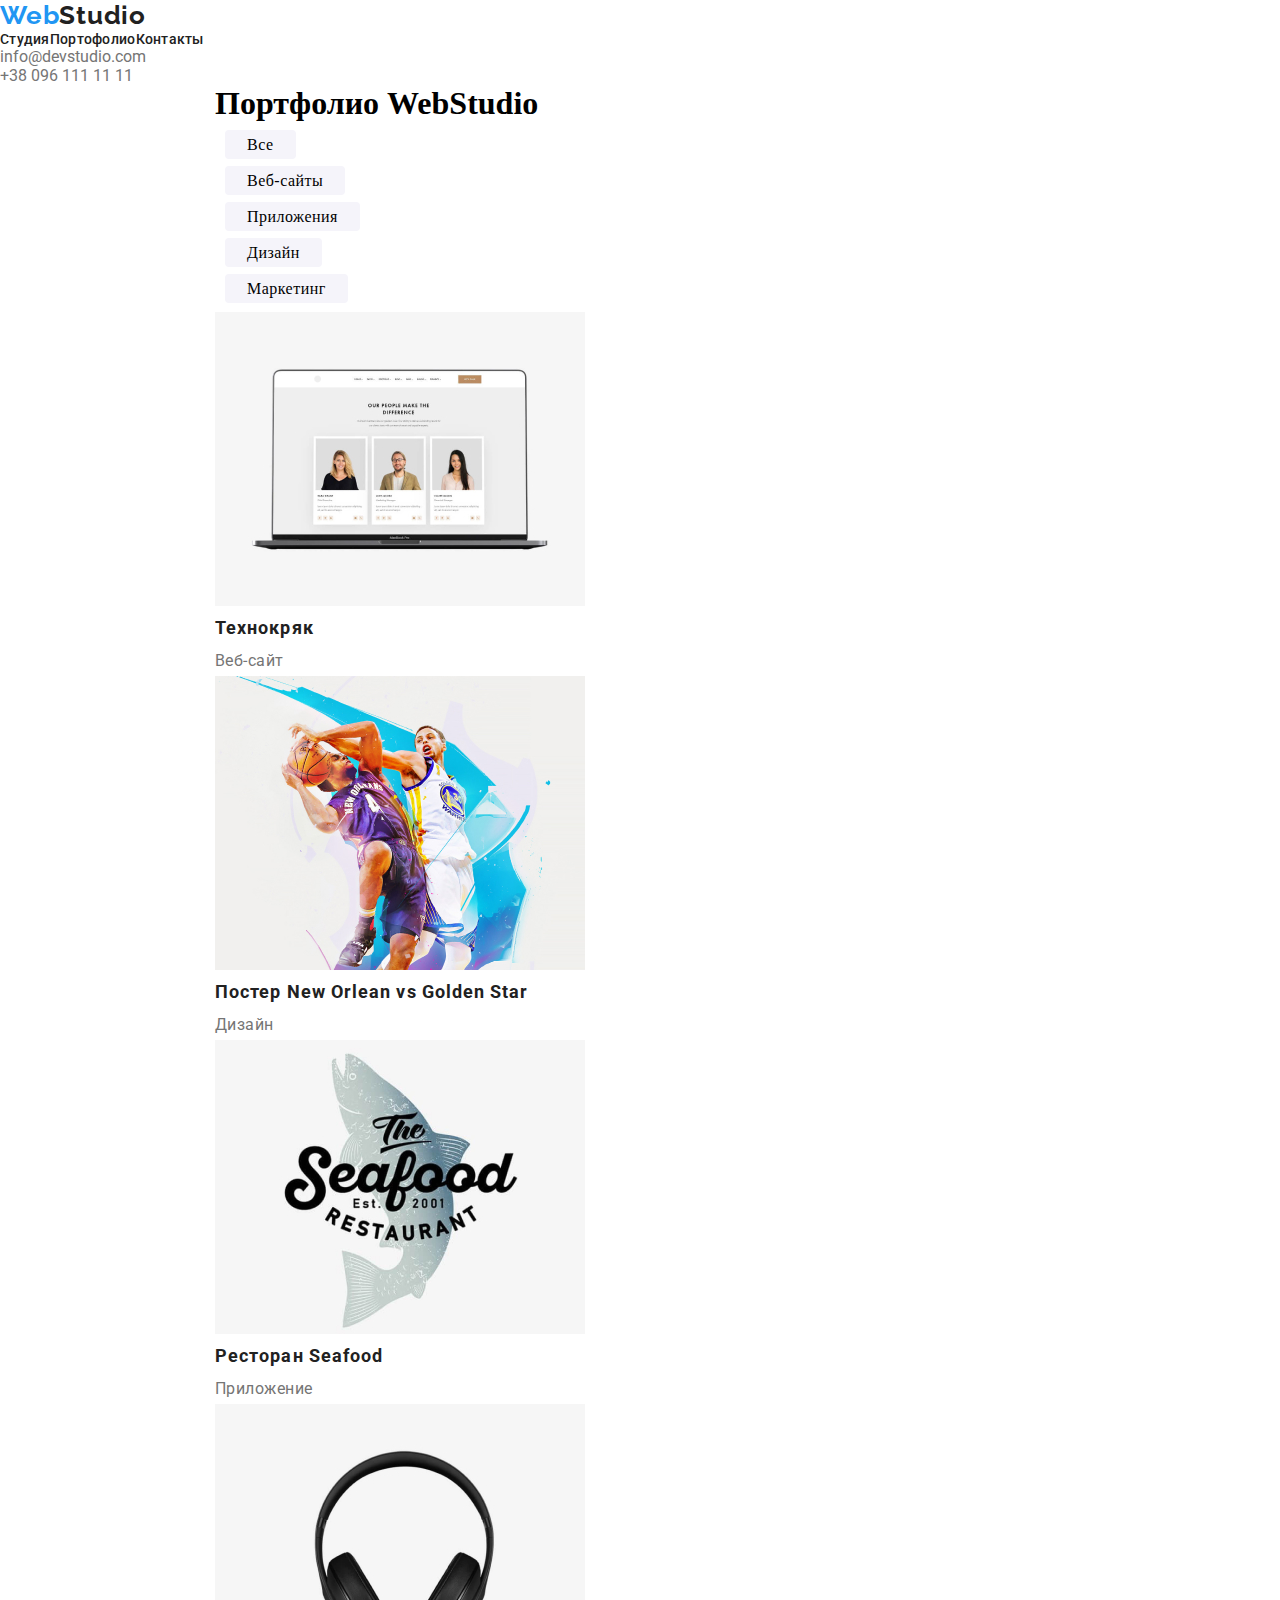
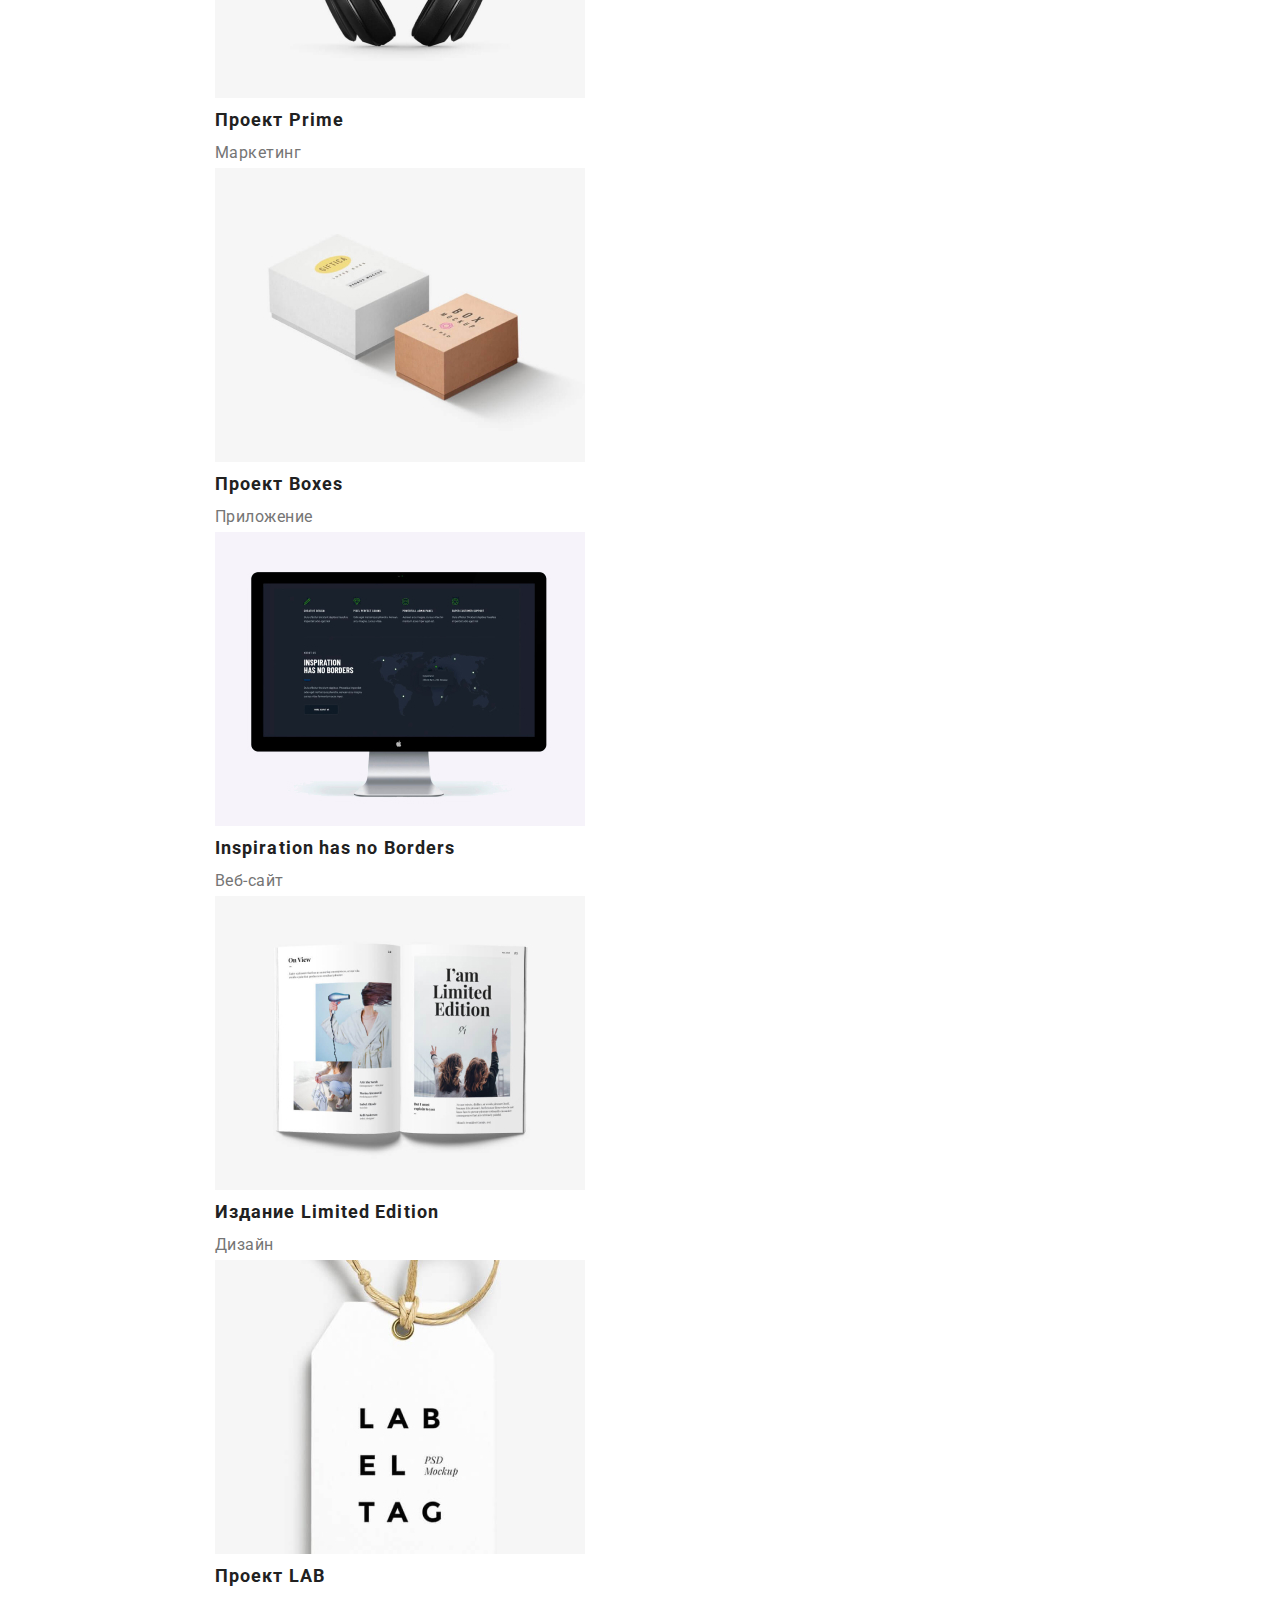
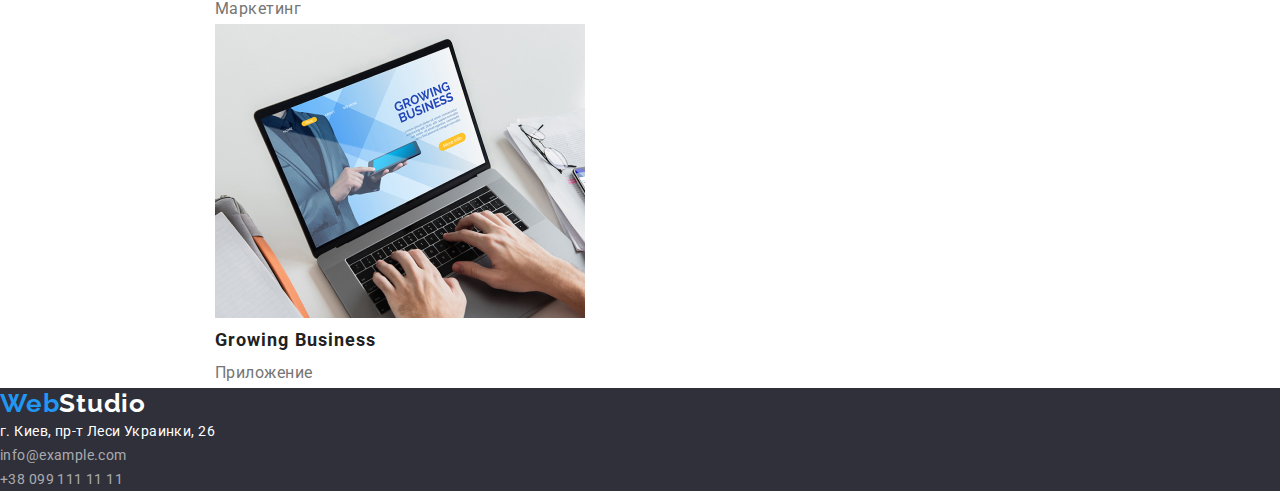
==== portfolio.html @ fd0b08d2 "home work" ====
<!DOCTYPE html>
<html lang="ru">
  <head>
    <meta charset="UTF-8" />
    <meta name="viewport" content="width=device-width, initial-scale=1.0" />
    <title>Портфолио</title>
    <link
      href="https://fonts.googleapis.com/css2?family=Raleway:wght@700&family=Roboto:wght@500;900&display=swap"
      rel="stylesheet"
    />
    <link rel="stylesheet" href="./css/styles.css" />
  </head>
  <body>
    <!-- шапка -->
    <header>
      <nav>
        <a href="./index.html" lang="en" class="logo"
          ><span class="logo-decor">Web</span>Studio</a
        >
        <ul class="nav-list">
          <li><a class="nav-link" href="./index.html">Студия</a></li>
          <li><a class="nav-link" href="./portfolio.html">Портофолио</a></li>
          <li><a class="nav-link" href="#">Контакты</a></li>
        </ul>
      </nav>
      <ul class="contacts">
        <li>
          <a class="contact" href="mailto:info@devstudio.com"
            >info@devstudio.com</a
          >
        </li>
        <li>
          <a class="contact" href="tel:+380961111111">+38 096 111 11 11</a>
        </li>
      </ul>
    </header>

    <main>
      <!-- портфолио -->
      <section class="portfolio">
        <h1>Портфолио WebStudio</h1>

        <ul class="portfolio__list">
          <li class="portfolio__list-item">
            <a class="portfolio__filter-link">Все</a>
          </li>
          <li class="portfolio__list-item">
            <a class="portfolio__filter-link">Веб-сайты</a>
          </li>
          <li class="portfolio__list-item">
            <a class="portfolio__filter-link">Приложения</a>
          </li>
          <li class="portfolio__list-item">
            <a class="portfolio__filter-link">Дизайн</a>
          </li>
          <li class="portfolio__list-item">
            <a class="portfolio__filter-link">Маркетинг</a>
          </li>
        </ul>

        <ul>
          <li>
            <img
              class="portfolio__img"
              src="./images/portfolio/technocryk.jpg"
              alt="ноутбук"
              width="370"
            />
            <h2 class="portfolio__title">Технокряк</h2>
            <p class="portfolio__title-subtext">Веб-сайт</p>
          </li>
          <li>
            <img
              class="portfolio__img"
              src="./images/portfolio/poster_n.o_vs_g.s.jpg"
              alt="игроки"
              width="370"
            />
            <h2 class="portfolio__title">Постер New Orlean vs Golden Star</h2>
            <p class="portfolio__title-subtext">Дизайн</p>
          </li>
          <li>
            <img
              class="portfolio__img"
              src="./images/portfolio/seafood.jpg"
              alt="лого ресторана"
              width="370"
            />
            <h2 class="portfolio__title">Ресторан Seafood</h2>
            <p class="portfolio__title-subtext">Приложение</p>
          </li>
          <li>
            <img
              class="portfolio__img"
              src="./images/portfolio/project_prime.jpg"
              alt="наушники"
              width="370"
            />
            <h2 class="portfolio__title">Проект Prime</h2>
            <p class="portfolio__title-subtext">Маркетинг</p>
          </li>
          <li>
            <img
              class="portfolio__img"
              src="./images/portfolio/project_boxer.jpg"
              alt="коробки"
              width="370"
            />
            <h2 class="portfolio__title">Проект Boxes</h2>
            <p class="portfolio__title-subtext">Приложение</p>
          </li>
          <li>
            <img
              class="portfolio__img"
              src="./images/portfolio/inspiration_has_no_borders.jpg"
              alt="монитор"
              width="370"
            />
            <h2 class="portfolio__title">Inspiration has no Borders</h2>
            <p class="portfolio__title-subtext">Веб-сайт</p>
          </li>
          <li>
            <img
              class="portfolio__img"
              src="./images/portfolio/edition_limited_edition.jpg"
              alt="книга"
              width="370"
            />
            <h2 class="portfolio__title">Издание Limited Edition</h2>
            <p class="portfolio__title-subtext">Дизайн</p>
          </li>
          <li>
            <img
              class="portfolio__img"
              src="./images/portfolio/project_lab.jpg"
              alt="бирка"
              width="370"
            />
            <h2 class="portfolio__title">Проект LAB</h2>
            <p class="portfolio__title-subtext">Маркетинг</p>
          </li>
          <li>
            <img
              class="portfolio__img"
              src="./images/portfolio/growing_business.jpg"
              alt="нотбук"
              width="370"
            />
            <h2 class="portfolio__title">Growing Business</h2>
            <p class="portfolio__title-subtext">Приложение</p>
          </li>
        </ul>
      </section>
    </main>
    <!-- подвал -->
    <footer class="footer">
      <a href="./index.html" lang="en" class="footer__logo logo"
        ><span class="logo-decor">Web</span>Studio</a
      >
      <address>
        <p class="footer__text-address">г. Киев, пр-т Леси Украинки, 26</p>
        <ul class="footer__contacts">
          <li>
            <a class="footer__contact" href="mailto:info@example.com"
              >info@example.com</a
            >
          </li>
          <li>
            <a class="footer__contact" href="tel:+380991111111"
              >+38 099 111 11 11</a
            >
          </li>
        </ul>
      </address>
    </footer>
  </body>
</html>
---- css/styles.css ----
* {
  margin: 0;
  padding: 0;
  border: 0;
}
section{
  padding: 0 215px;
}
section:not(:first-child){
  margin-top: 94px;
}
h2,
h3 {
  font-family: "Roboto", sans-serif;
  font-style: normal;
  font-weight: bold;
  letter-spacing: 0.03em;
  color: var(--title-color);
}
p {
  font-family: "Roboto", sans-serif;
  font-style: normal;
  font-weight: normal;
  color: var(--text-color);
}
ul,
ol {
  list-style-type: none;
}
:root {
  --hover-color: #2196f3;
  --title-main-color: #fff;
  --title-color: #212121;
  --text-color: #757575;
  --footer-bg-color: #2f303a;
  --section-bg-color: #f5f4fa;
  --nav-color: #212121;
  --contact-color: #757575;
}
/* =============== */

/* === header === */
.nav-link,
.contact {
  font-family: "Roboto", sans-serif;
  font-style: normal;
  text-decoration: none;
  color: var(--nav-color);
}
.nav-link:hover,
.contact:hover {
  color: var(--hover-color);
}
.header {
  display: flex;
  justify-content: space-between;
  align-items: center;
  padding: 20px 215px 20px;
}
.contacts-list {
  display: flex;
}
.nav-list,
.nav-menu {
  display: flex;
  justify-content: flex-start;
  align-items: center;
}

.logo {
  font-family: "Raleway", sans-serif;
  font-style: normal;
  font-weight: bold;
  font-size: 26px;
  line-height: 31px;
  letter-spacing: 0.03em;
  text-decoration: none;
  color: var(--nav-color);
  margin-right: 90px;
}
.logo > .logo-decor {
  color: #2196f3;
}
.contacts-list,
.nav-list {
  font-family: "Roboto", sans-serif;
  font-style: normal;
  font-weight: 500;
  font-size: 14px;
  line-height: 16px;
  letter-spacing: 0.02em;
}
.nav-link {
  color: var(--nav-color);
}
.contacts-list-item:not(:last-child),
.nav-list-item:not(:last-child) {
  margin-right: 50px;
}
.contact {
  color: var(--contact-color);
}
/* ================ */

/* ====main-section=== */
.main-section {
  background-color: var(--footer-bg-color);
  text-align: center;
  padding-top: 200px;
  padding-bottom: 200px;
}
.main-section__order-service {
  cursor: pointer;
  border: none;
  background-color: #2196f3;
  color: #fff;
  padding: 10px 32px;
  box-shadow: 0px 4px 4px rgba(0, 0, 0, 0.15);
  border-radius: 4px;
  margin-top: 30px;
}
.main-section__order-service:hover,
.main-section__order-service:focus {
  background-color: var(--hover-color);
  color: #fff;
  outline: none;
}
.main-section__title-main {
  color: var(--title-main-color);
  font-family: "Roboto", sans-serif;
  font-style: normal;
  font-weight: 900;
  font-size: 44px;
  line-height: 60px;
  letter-spacing: 0.06em;
  text-transform: uppercase;
}
/* ========================== */

/* === features === */
.features__main-title{
  position: absolute;
  z-index: -10;
  opacity: 0;
}
.features__list{
  display: flex;
  justify-content: space-between;
}
.features__list-item{
  width: 270px;
}
.features__title {
  font-size: 14px;
  line-height: 16px;
  text-transform: uppercase;
}
.features__text {
  font-size: 14px;
  line-height: 24px;
  letter-spacing: 0.03em;
  margin-top: 10px;
}
/* ============== */

/* === What are we doing === */
.make{
  text-align: center;
}
.make__list{
  display: flex;
  justify-content: space-between;
  margin-top: 50px;
}
.make__title,
.team__title {
  font-size: 36px;
  line-height: 42px;
}
/* ============== */

/* ===  === */
.team__title-name {
  font-weight: 500;
  font-size: 16px;
  line-height: 19px;
}
.team__text {
  font-size: 16px;
  line-height: 19px;
}
.footer {
  background-color: var(--footer-bg-color);
}
.footer__logo,
.footer__logo:hover {
  color: #fff;
}

.footer__text-address {
  font-weight: normal;
  font-size: 14px;
  line-height: 24px;
  letter-spacing: 0.03em;
  color: #fff;
}
.footer__contact {
  font-family: Roboto;
  font-style: normal;
  font-weight: normal;
  font-size: 14px;
  line-height: 24px;
  letter-spacing: 0.03em;
  text-decoration: none;
  color: rgba(255, 255, 255, 0.6);
}
.portfolio__list-item {
  margin: 10px;
}
.portfolio__filter-link {
  padding: 6px 22px;
  font-weight: 500;
  font-size: 16px;
  line-height: 26px;
  letter-spacing: 0.03em;
  background: #f5f4fa;
  border-radius: 4px;
  cursor: pointer;
}

.portfolio__filter-link:hover {
  color: #fff;
  background-color: var(--hover-color);
}

.portfolio__title {
  font-weight: bold;
  font-size: 18px;
  line-height: 36px;
  letter-spacing: 0.06em;
}
.portfolio__title-subtext {
  font-weight: normal;
  font-size: 16px;
  line-height: 30px;
  letter-spacing: 0.03em;
}
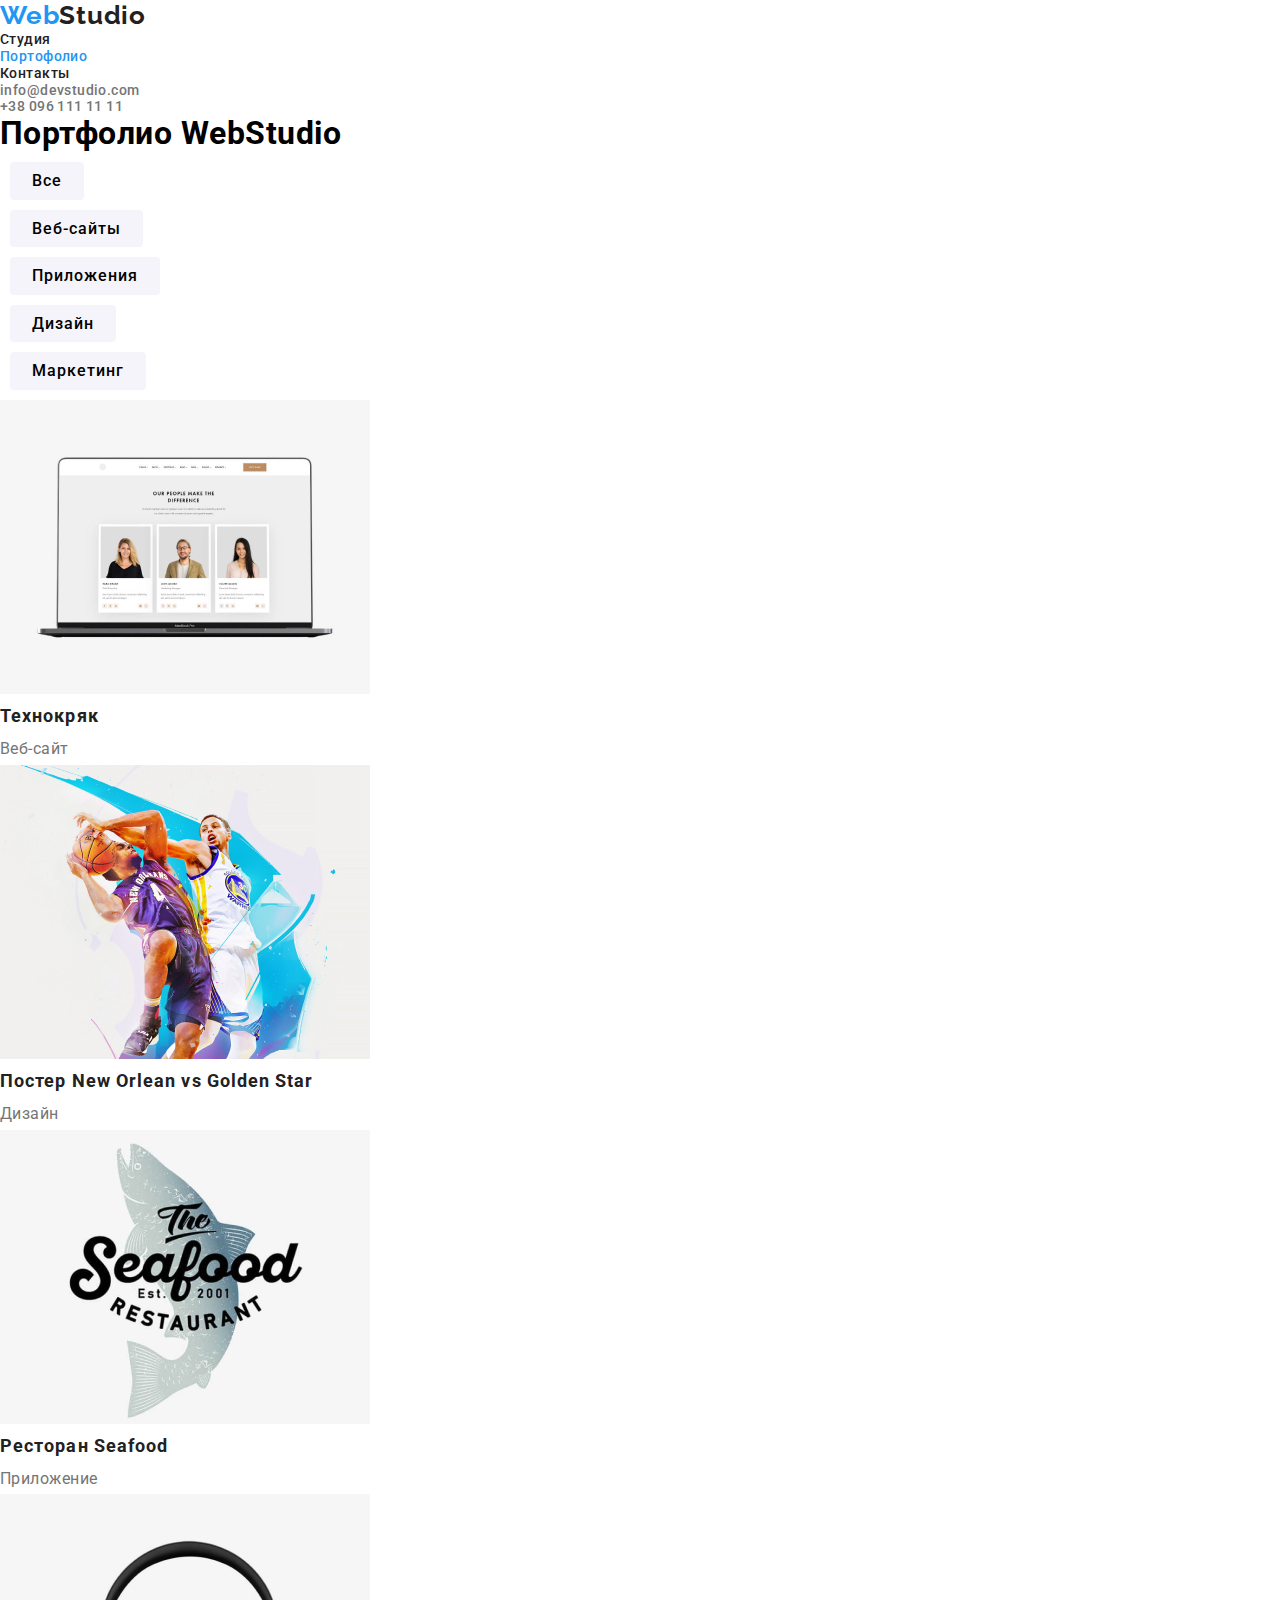
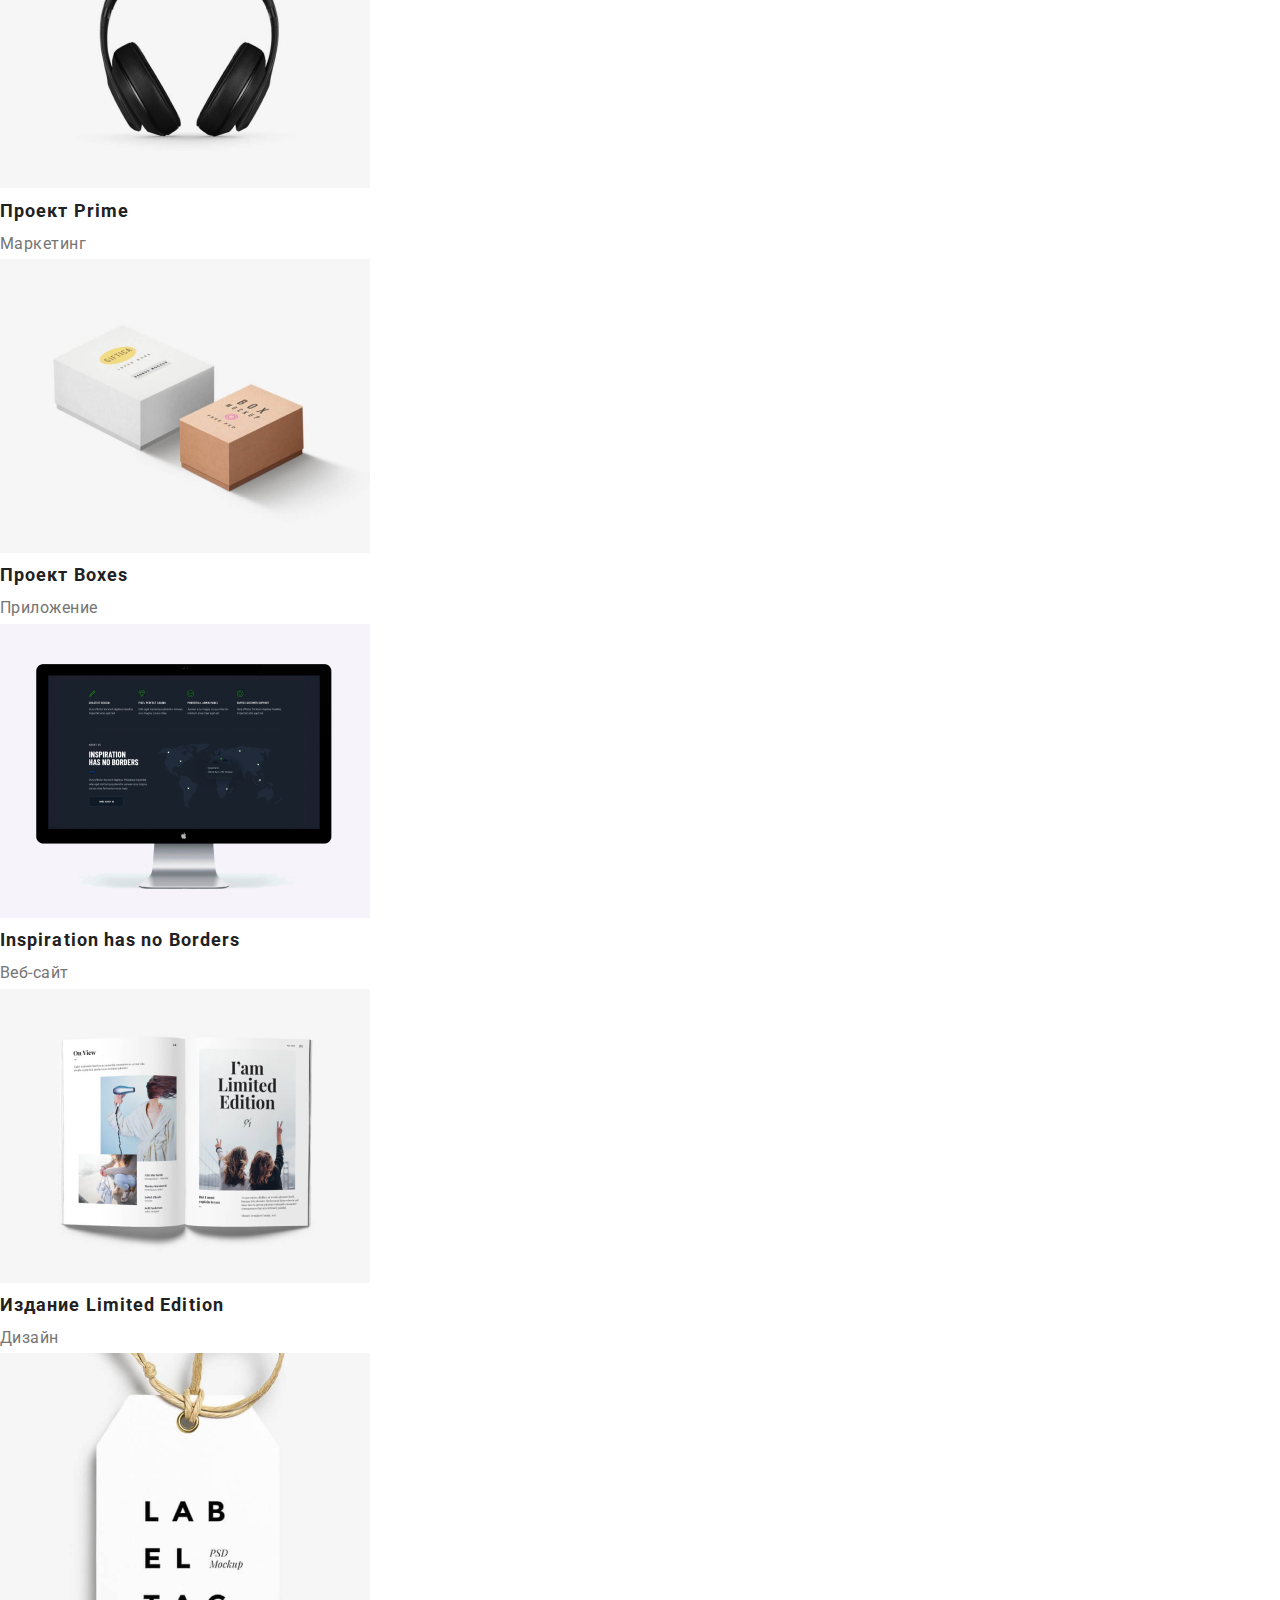
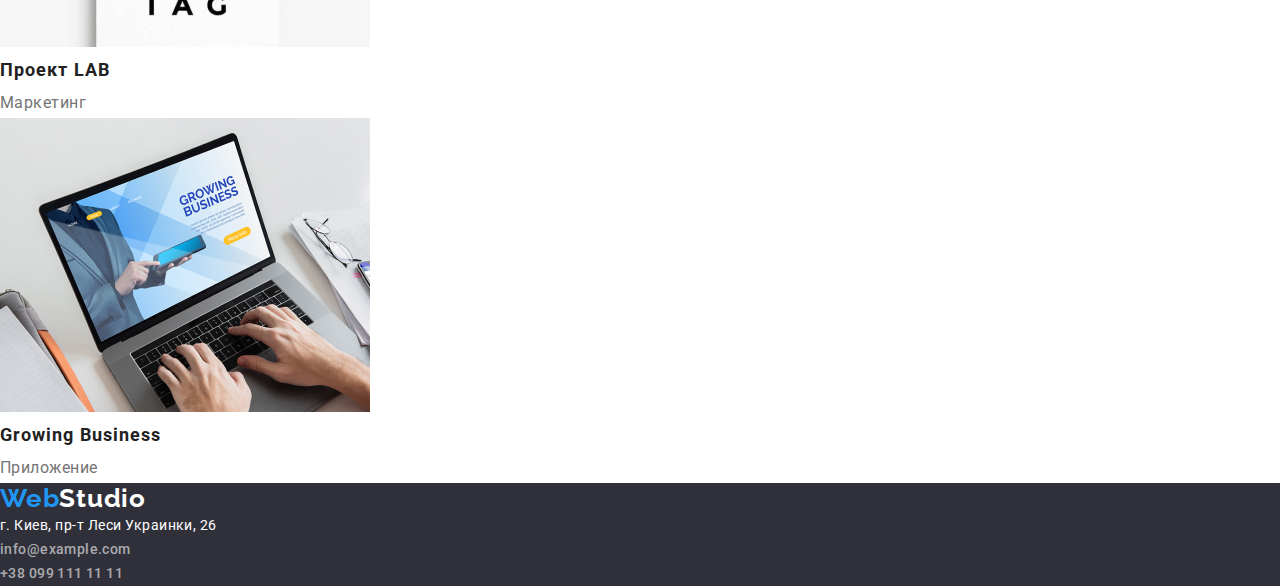
==== commit 0bc3aed2: "new files" ====
--- a/portfolio.html
+++ b/portfolio.html
@@ -1,177 +1,135 @@
 <!DOCTYPE html>
 <html lang="ru">
-  <head>
-    <meta charset="UTF-8" />
-    <meta name="viewport" content="width=device-width, initial-scale=1.0" />
-    <title>Портфолио</title>
-    <link
-      href="https://fonts.googleapis.com/css2?family=Raleway:wght@700&family=Roboto:wght@500;900&display=swap"
-      rel="stylesheet"
-    />
-    <link rel="stylesheet" href="./css/styles.css" />
-  </head>
-  <body>
-    <!-- шапка -->
-    <header>
-      <nav>
-        <a href="./index.html" lang="en" class="logo"
-          ><span class="logo-decor">Web</span>Studio</a
-        >
-        <ul class="nav-list">
-          <li><a class="nav-link" href="./index.html">Студия</a></li>
-          <li><a class="nav-link" href="./portfolio.html">Портофолио</a></li>
-          <li><a class="nav-link" href="#">Контакты</a></li>
-        </ul>
-      </nav>
-      <ul class="contacts">
+
+<head>
+  <meta charset="UTF-8" />
+  <meta name="viewport" content="width=device-width, initial-scale=1.0" />
+  <title>Портфолио</title>
+  <link href="https://fonts.googleapis.com/css2?family=Raleway:wght@700&family=Roboto:wght@500;900&display=swap"
+    rel="stylesheet" />
+  <!-- нормализатор  modern-normalize по умолчанию задан глобальный border-box -->
+  <link rel="stylesheet"
+    href="https://cdnjs.cloudflare.com/ajax/libs/modern-normalize/1.0.0/modern-normalize.min.css" />
+  <link rel="stylesheet" href="./css/styles.css" />
+</head>
+
+<body>
+  <!-- шапка -->
+  <header>
+    <nav>
+      <a href="./index.html" lang="en" class="logo"><span class="logo-decor">Web</span>Studio</a>
+      <ul class="nav-list">
+        <li><a class="nav-link" href="./index.html">Студия</a></li>
+        <li><a class="nav-link current" href="./portfolio.html">Портофолио</a></li>
+        <li><a class="nav-link" href="#">Контакты</a></li>
+      </ul>
+    </nav>
+    <ul class="contacts">
+      <li>
+        <a class="contact" href="mailto:info@devstudio.com">info@devstudio.com</a>
+      </li>
+      <li>
+        <a class="contact" href="tel:+380961111111">+38 096 111 11 11</a>
+      </li>
+    </ul>
+  </header>
+
+  <main>
+    <!-- портфолио -->
+    <section class="portfolio">
+      <h1>Портфолио WebStudio</h1>
+
+      <ul class="portfolio__list">
+        <li class="portfolio__list-item">
+          <button class="portfolio__filter-link">Все</button>
+        </li>
+        <li class="portfolio__list-item">
+          <button class="portfolio__filter-link">Веб-сайты</button>
+        </li>
+        <li class="portfolio__list-item">
+          <button class="portfolio__filter-link">Приложения</button>
+        </li>
+        <li class="portfolio__list-item">
+          <button class="portfolio__filter-link">Дизайн</button>
+        </li>
+        <li class="portfolio__list-item">
+          <button class="portfolio__filter-link">Маркетинг</button>
+        </li>
+      </ul>
+      <ul>
         <li>
-          <a class="contact" href="mailto:info@devstudio.com"
-            >info@devstudio.com</a
-          >
+          <a href="#">
+            <img class="portfolio__img" src="./images/portfolio/technocryk.jpg" alt="ноутбук" width="370" />
+            <h2 class="portfolio__title">Технокряк</h2>
+            <p class="portfolio__title-subtext">Веб-сайт</p>
+          </a>
         </li>
         <li>
-          <a class="contact" href="tel:+380961111111">+38 096 111 11 11</a>
+          <a href="#"><img class="portfolio__img" src="./images/portfolio/poster_n.o_vs_g.s.jpg" alt="игроки"
+              width="370" />
+            <h2 class="portfolio__title">Постер New Orlean vs Golden Star</h2>
+            <p class="portfolio__title-subtext">Дизайн</p>
+          </a>
+        </li>
+        <li>
+          <a href="#"><img class="portfolio__img" src="./images/portfolio/seafood.jpg" alt="лого ресторана"
+              width="370" />
+            <h2 class="portfolio__title">Ресторан Seafood</h2>
+            <p class="portfolio__title-subtext">Приложение</p>
+          </a>
+        </li>
+        <li>
+          <a href="#"><img class="portfolio__img" src="./images/portfolio/project_prime.jpg" alt="наушники"
+              width="370" />
+            <h2 class="portfolio__title">Проект Prime</h2>
+            <p class="portfolio__title-subtext">Маркетинг</p>
+          </a>
+        </li>
+        <li>
+          <a href="#"><img class="portfolio__img" src="./images/portfolio/project_boxer.jpg" alt="коробки"
+              width="370" />
+            <h2 class="portfolio__title">Проект Boxes</h2>
+            <p class="portfolio__title-subtext">Приложение</p>
+          </a>
+        </li>
+        <li>
+          <a href="#"><img class="portfolio__img" src="./images/portfolio/inspiration_has_no_borders.jpg" alt="монитор" width="370" />
+          <h2 class="portfolio__title">Inspiration has no Borders</h2>
+          <p class="portfolio__title-subtext">Веб-сайт</p></a>
+        </li>
+        <li>
+         <a href="#"><img class="portfolio__img" src="./images/portfolio/edition_limited_edition.jpg" alt="книга" width="370" />
+        <h2 class="portfolio__title">Издание Limited Edition</h2>
+        <p class="portfolio__title-subtext">Дизайн</p></a>
+        </li>
+        <li>
+          <a href="#"><img class="portfolio__img" src="./images/portfolio/project_lab.jpg" alt="бирка" width="370" />
+          <h2 class="portfolio__title">Проект LAB</h2>
+          <p class="portfolio__title-subtext">Маркетинг</p></a>
+        </li>
+        <li>
+          <a href="#"><img class="portfolio__img" src="./images/portfolio/growing_business.jpg" alt="нотбук" width="370" />
+          <h2 class="portfolio__title">Growing Business</h2>
+          <p class="portfolio__title-subtext">Приложение</p></a>
         </li>
       </ul>
-    </header>
+    </section>
+  </main>
+  <!-- подвал -->
+  <footer class="footer">
+    <a href="./index.html" lang="en" class="footer__logo logo"><span class="logo-decor">Web</span>Studio</a>
+    <address>
+      <p class="footer__text-address">г. Киев, пр-т Леси Украинки, 26</p>
+      <ul class="footer__contacts">
+        <li>
+          <a class="footer__contact" href="mailto:info@example.com">info@example.com</a>
+        </li>
+        <li>
+          <a class="footer__contact" href="tel:+380991111111">+38 099 111 11 11</a>
+        </li>
+      </ul>
+    </address>
+  </footer>
+</body>
 
-    <main>
-      <!-- портфолио -->
-      <section class="portfolio">
-        <h1>Портфолио WebStudio</h1>
-
-        <ul class="portfolio__list">
-          <li class="portfolio__list-item">
-            <a class="portfolio__filter-link">Все</a>
-          </li>
-          <li class="portfolio__list-item">
-            <a class="portfolio__filter-link">Веб-сайты</a>
-          </li>
-          <li class="portfolio__list-item">
-            <a class="portfolio__filter-link">Приложения</a>
-          </li>
-          <li class="portfolio__list-item">
-            <a class="portfolio__filter-link">Дизайн</a>
-          </li>
-          <li class="portfolio__list-item">
-            <a class="portfolio__filter-link">Маркетинг</a>
-          </li>
-        </ul>
-
-        <ul>
-          <li>
-            <img
-              class="portfolio__img"
-              src="./images/portfolio/technocryk.jpg"
-              alt="ноутбук"
-              width="370"
-            />
-            <h2 class="portfolio__title">Технокряк</h2>
-            <p class="portfolio__title-subtext">Веб-сайт</p>
-          </li>
-          <li>
-            <img
-              class="portfolio__img"
-              src="./images/portfolio/poster_n.o_vs_g.s.jpg"
-              alt="игроки"
-              width="370"
-            />
-            <h2 class="portfolio__title">Постер New Orlean vs Golden Star</h2>
-            <p class="portfolio__title-subtext">Дизайн</p>
-          </li>
-          <li>
-            <img
-              class="portfolio__img"
-              src="./images/portfolio/seafood.jpg"
-              alt="лого ресторана"
-              width="370"
-            />
-            <h2 class="portfolio__title">Ресторан Seafood</h2>
-            <p class="portfolio__title-subtext">Приложение</p>
-          </li>
-          <li>
-            <img
-              class="portfolio__img"
-              src="./images/portfolio/project_prime.jpg"
-              alt="наушники"
-              width="370"
-            />
-            <h2 class="portfolio__title">Проект Prime</h2>
-            <p class="portfolio__title-subtext">Маркетинг</p>
-          </li>
-          <li>
-            <img
-              class="portfolio__img"
-              src="./images/portfolio/project_boxer.jpg"
-              alt="коробки"
-              width="370"
-            />
-            <h2 class="portfolio__title">Проект Boxes</h2>
-            <p class="portfolio__title-subtext">Приложение</p>
-          </li>
-          <li>
-            <img
-              class="portfolio__img"
-              src="./images/portfolio/inspiration_has_no_borders.jpg"
-              alt="монитор"
-              width="370"
-            />
-            <h2 class="portfolio__title">Inspiration has no Borders</h2>
-            <p class="portfolio__title-subtext">Веб-сайт</p>
-          </li>
-          <li>
-            <img
-              class="portfolio__img"
-              src="./images/portfolio/edition_limited_edition.jpg"
-              alt="книга"
-              width="370"
-            />
-            <h2 class="portfolio__title">Издание Limited Edition</h2>
-            <p class="portfolio__title-subtext">Дизайн</p>
-          </li>
-          <li>
-            <img
-              class="portfolio__img"
-              src="./images/portfolio/project_lab.jpg"
-              alt="бирка"
-              width="370"
-            />
-            <h2 class="portfolio__title">Проект LAB</h2>
-            <p class="portfolio__title-subtext">Маркетинг</p>
-          </li>
-          <li>
-            <img
-              class="portfolio__img"
-              src="./images/portfolio/growing_business.jpg"
-              alt="нотбук"
-              width="370"
-            />
-            <h2 class="portfolio__title">Growing Business</h2>
-            <p class="portfolio__title-subtext">Приложение</p>
-          </li>
-        </ul>
-      </section>
-    </main>
-    <!-- подвал -->
-    <footer class="footer">
-      <a href="./index.html" lang="en" class="footer__logo logo"
-        ><span class="logo-decor">Web</span>Studio</a
-      >
-      <address>
-        <p class="footer__text-address">г. Киев, пр-т Леси Украинки, 26</p>
-        <ul class="footer__contacts">
-          <li>
-            <a class="footer__contact" href="mailto:info@example.com"
-              >info@example.com</a
-            >
-          </li>
-          <li>
-            <a class="footer__contact" href="tel:+380991111111"
-              >+38 099 111 11 11</a
-            >
-          </li>
-        </ul>
-      </address>
-    </footer>
-  </body>
-</html>
+</html>--- a/css/styles.css
+++ b/css/styles.css
@@ -1,32 +1,49 @@
+body,
+address {
+  font-family: "Roboto", sans-serif;
+  font-weight: 400;
+  font-style: normal;
+  letter-spacing: 0.03em;
+}
+button{
+  font-family:  inherit;
+   border-radius: 4px;
+  letter-spacing: 0.06em;
+  cursor: pointer;
+  border: none;
+}
+button, 
+button:active, 
+button:focus {
+    outline: none;
+}
 * {
+  text-decoration: none;
   margin: 0;
   padding: 0;
-  border: 0;
+  border: none;
 }
-section{
-  padding: 0 215px;
-}
-section:not(:first-child){
-  margin-top: 94px;
-}
+
 h2,
 h3 {
+  font-weight: 700;
+  color: var(--title-color);
+  letter-spacing: 0.06em;
+}
+a {
   font-family: "Roboto", sans-serif;
+  font-weight: 500;
   font-style: normal;
-  font-weight: bold;
   letter-spacing: 0.03em;
-  color: var(--title-color);
 }
 p {
-  font-family: "Roboto", sans-serif;
-  font-style: normal;
-  font-weight: normal;
   color: var(--text-color);
 }
 ul,
 ol {
   list-style-type: none;
 }
+/* === varieable === */
 :root {
   --hover-color: #2196f3;
   --title-main-color: #fff;
@@ -37,212 +54,140 @@
   --nav-color: #212121;
   --contact-color: #757575;
 }
-/* =============== */
 
-/* === header === */
+/* header */
 .nav-link,
 .contact {
-  font-family: "Roboto", sans-serif;
-  font-style: normal;
-  text-decoration: none;
   color: var(--nav-color);
 }
 .nav-link:hover,
 .contact:hover {
   color: var(--hover-color);
 }
-.header {
-  display: flex;
-  justify-content: space-between;
-  align-items: center;
-  padding: 20px 215px 20px;
-}
-.contacts-list {
-  display: flex;
-}
-.nav-list,
-.nav-menu {
-  display: flex;
-  justify-content: flex-start;
-  align-items: center;
-}
 
 .logo {
   font-family: "Raleway", sans-serif;
-  font-style: normal;
-  font-weight: bold;
+  font-weight: 700;
   font-size: 26px;
-  line-height: 31px;
-  letter-spacing: 0.03em;
-  text-decoration: none;
+  line-height: 1.2;
   color: var(--nav-color);
-  margin-right: 90px;
 }
+
 .logo > .logo-decor {
   color: #2196f3;
 }
-.contacts-list,
+.contacts,
 .nav-list {
-  font-family: "Roboto", sans-serif;
-  font-style: normal;
   font-weight: 500;
   font-size: 14px;
-  line-height: 16px;
+  line-height: 1.2;
   letter-spacing: 0.02em;
 }
 .nav-link {
   color: var(--nav-color);
 }
-.contacts-list-item:not(:last-child),
-.nav-list-item:not(:last-child) {
-  margin-right: 50px;
-}
 .contact {
   color: var(--contact-color);
 }
-/* ================ */
-
-/* ====main-section=== */
-.main-section {
-  background-color: var(--footer-bg-color);
-  text-align: center;
-  padding-top: 200px;
-  padding-bottom: 200px;
+.current {
+  color: var(--hover-color);
 }
-.main-section__order-service {
-  cursor: pointer;
-  border: none;
-  background-color: #2196f3;
-  color: #fff;
-  padding: 10px 32px;
-  box-shadow: 0px 4px 4px rgba(0, 0, 0, 0.15);
-  border-radius: 4px;
-  margin-top: 30px;
-}
-.main-section__order-service:hover,
-.main-section__order-service:focus {
+/* main section */
+.order-service:hover,
+.order-service:focus {
   background-color: var(--hover-color);
   color: #fff;
   outline: none;
 }
 .main-section__title-main {
   color: var(--title-main-color);
-  font-family: "Roboto", sans-serif;
-  font-style: normal;
   font-weight: 900;
   font-size: 44px;
-  line-height: 60px;
-  letter-spacing: 0.06em;
+  line-height: 1.4;
   text-transform: uppercase;
 }
-/* ========================== */
 
-/* === features === */
-.features__main-title{
-  position: absolute;
-  z-index: -10;
-  opacity: 0;
+.main-section {
+  background-color: var(--footer-bg-color);
 }
-.features__list{
-  display: flex;
-  justify-content: space-between;
+.order-service {
+    font-weight: 700;
+  font-size: 16px;
+  line-height: 1.9;
+  background-color: #2196f3;
+  color: #fff;
+  padding: 10px 32px;
+  box-shadow: 0px 4px 4px rgba(0, 0, 0, 0.15);
+ 
 }
-.features__list-item{
-  width: 270px;
-}
+/*  */
 .features__title {
   font-size: 14px;
-  line-height: 16px;
+  line-height: 1.2;
   text-transform: uppercase;
 }
 .features__text {
   font-size: 14px;
-  line-height: 24px;
-  letter-spacing: 0.03em;
-  margin-top: 10px;
+  line-height: 1.7;
 }
-/* ============== */
-
-/* === What are we doing === */
-.make{
-  text-align: center;
-}
-.make__list{
-  display: flex;
-  justify-content: space-between;
-  margin-top: 50px;
-}
+.features__main-title,
 .make__title,
 .team__title {
   font-size: 36px;
-  line-height: 42px;
+  line-height: 1.2;
 }
-/* ============== */
-
-/* ===  === */
+.team {
+  background-color: var(--section-bg-color);
+}
 .team__title-name {
   font-weight: 500;
   font-size: 16px;
-  line-height: 19px;
+  line-height: 1.2;
 }
 .team__text {
   font-size: 16px;
-  line-height: 19px;
+  line-height: 1.2;
 }
 .footer {
   background-color: var(--footer-bg-color);
 }
-.footer__logo,
-.footer__logo:hover {
+.footer__logo {
   color: #fff;
 }
 
 .footer__text-address {
-  font-weight: normal;
   font-size: 14px;
-  line-height: 24px;
-  letter-spacing: 0.03em;
+  line-height: 1.7;
   color: #fff;
 }
 .footer__contact {
-  font-family: Roboto;
-  font-style: normal;
-  font-weight: normal;
   font-size: 14px;
-  line-height: 24px;
-  letter-spacing: 0.03em;
-  text-decoration: none;
+  line-height: 1.7;
   color: rgba(255, 255, 255, 0.6);
 }
 .portfolio__list-item {
   margin: 10px;
 }
 .portfolio__filter-link {
+  font-weight: 500;
   padding: 6px 22px;
-  font-weight: 500;
   font-size: 16px;
-  line-height: 26px;
-  letter-spacing: 0.03em;
+  line-height: 1.6;
   background: #f5f4fa;
   border-radius: 4px;
-  cursor: pointer;
-}
-
+  }
 .portfolio__filter-link:hover {
   color: #fff;
   background-color: var(--hover-color);
 }
 
 .portfolio__title {
-  font-weight: bold;
+  font-weight: 700;
   font-size: 18px;
-  line-height: 36px;
-  letter-spacing: 0.06em;
+  line-height: 2;
 }
 .portfolio__title-subtext {
   font-weight: normal;
   font-size: 16px;
-  line-height: 30px;
-  letter-spacing: 0.03em;
+  line-height: 1.9;
 }
-
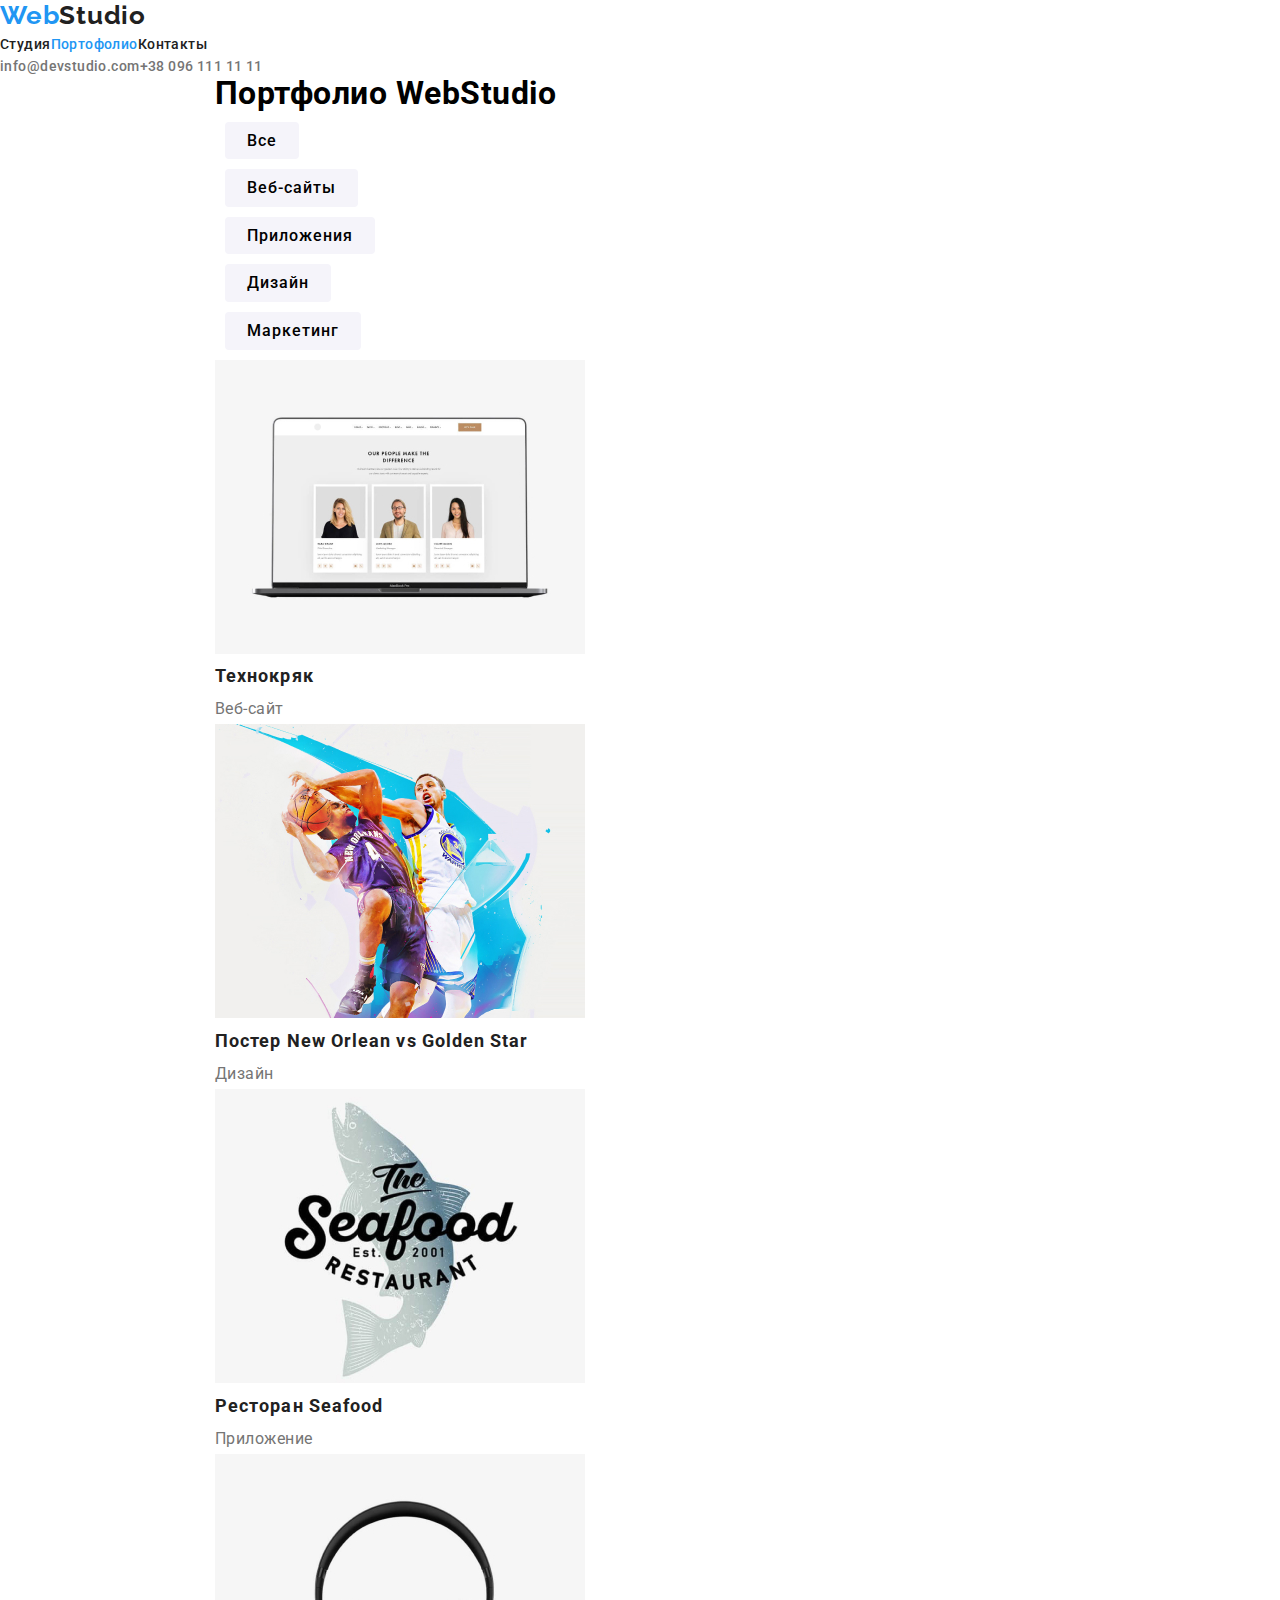
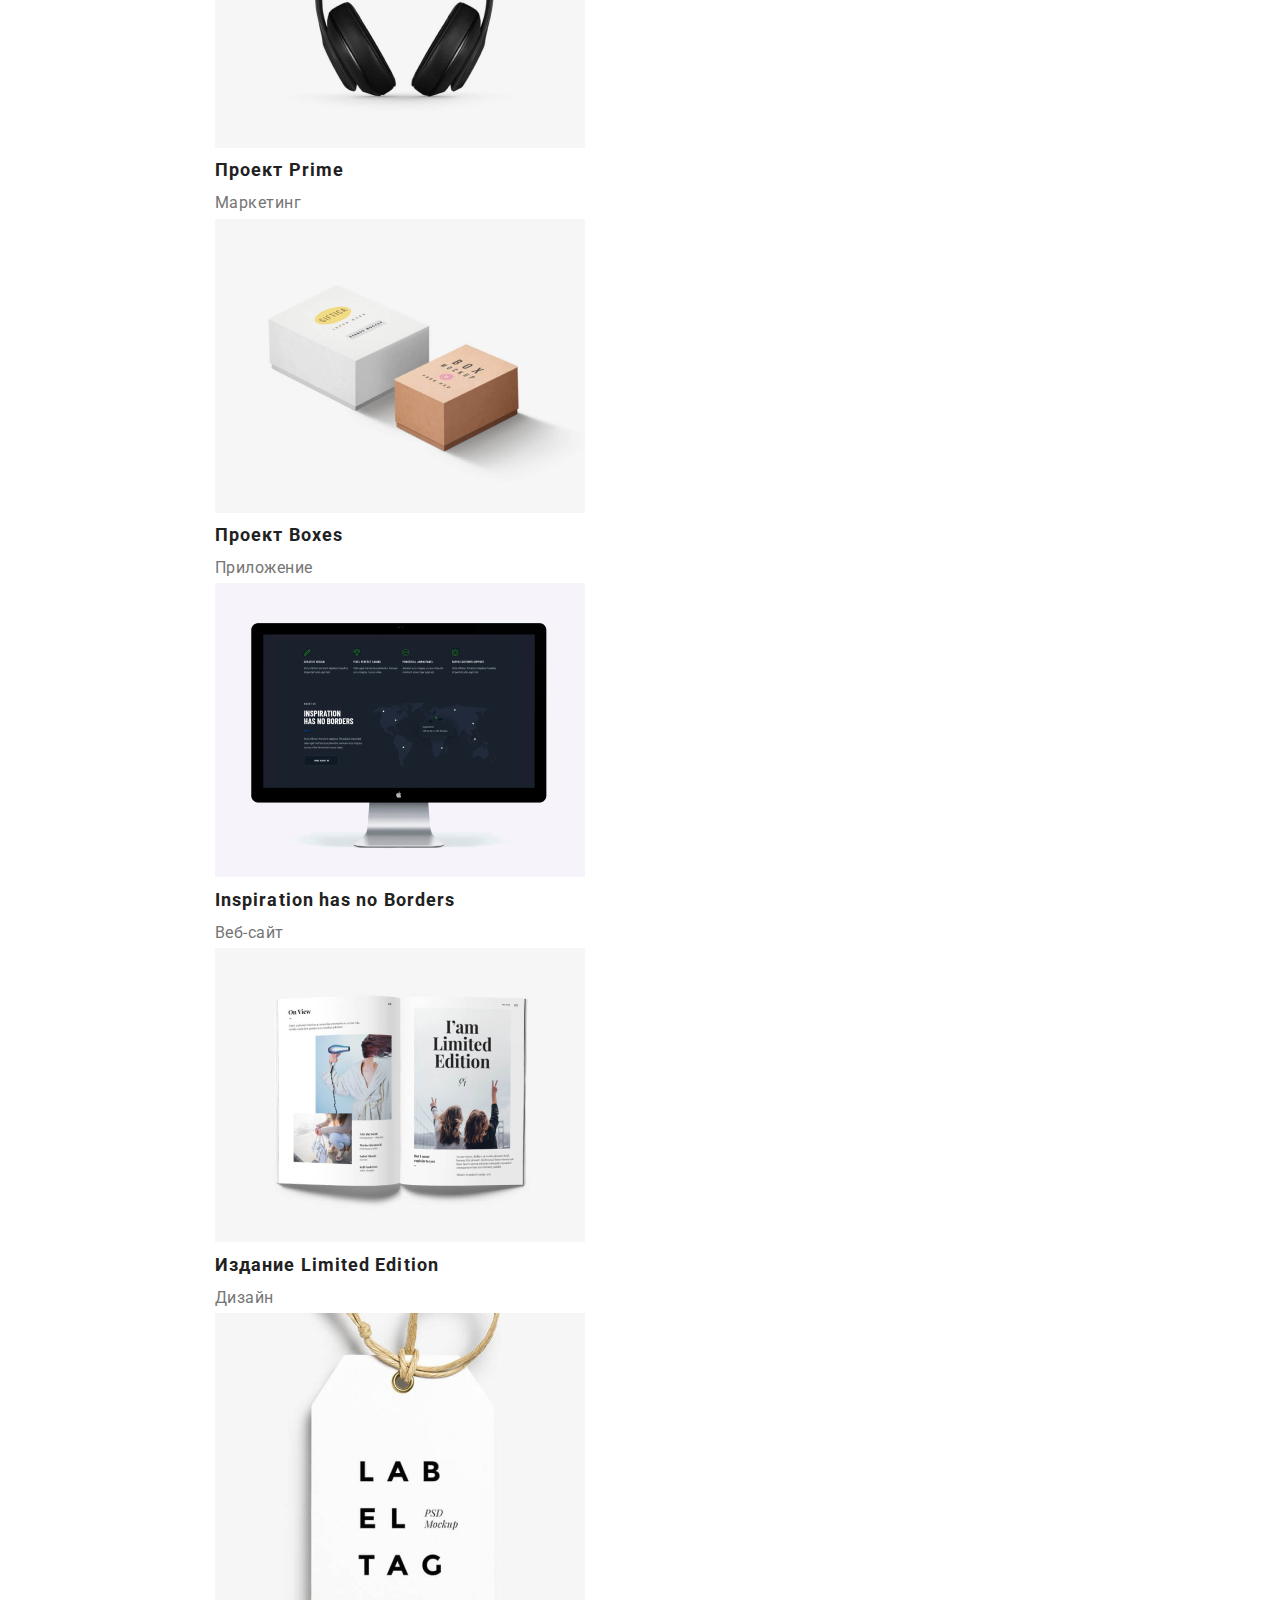
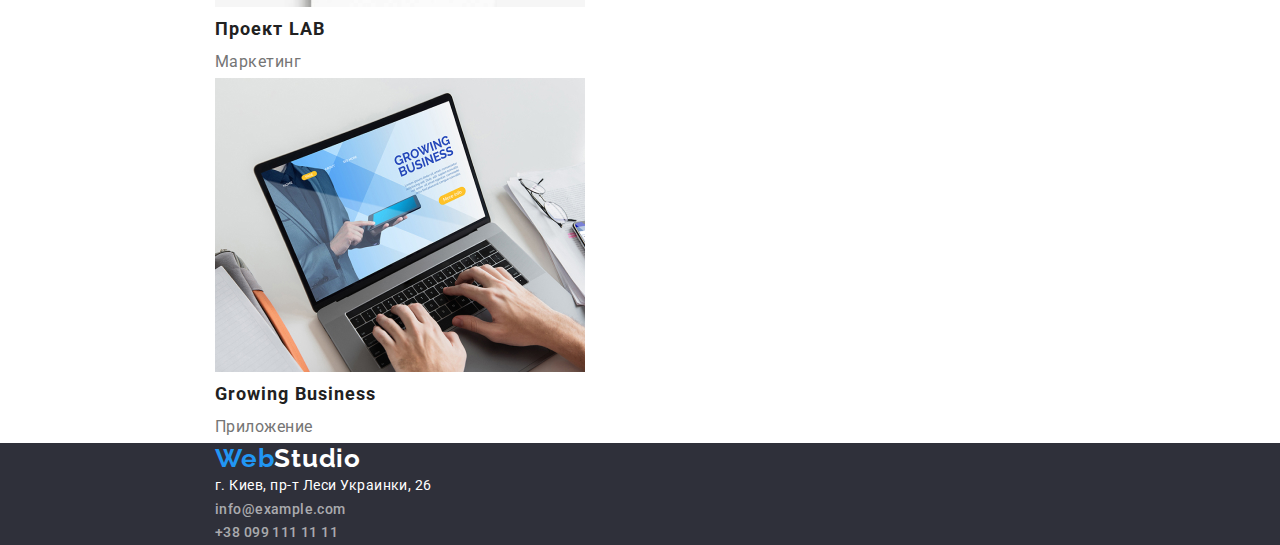
==== commit c670c133: "sd" ====
--- a/portfolio.html
+++ b/portfolio.html
@@ -5,8 +5,9 @@
   <meta charset="UTF-8" />
   <meta name="viewport" content="width=device-width, initial-scale=1.0" />
   <title>Портфолио</title>
-  <link href="https://fonts.googleapis.com/css2?family=Raleway:wght@700&family=Roboto:wght@500;900&display=swap"
-    rel="stylesheet" />
+<link rel="preconnect" href="https://fonts.gstatic.com" />
+<link href="https://fonts.googleapis.com/css2?family=Raleway:wght@700&family=Roboto:wght@400;500;700;900&display=swap"
+  rel="stylesheet" />
   <!-- нормализатор  modern-normalize по умолчанию задан глобальный border-box -->
   <link rel="stylesheet"
     href="https://cdnjs.cloudflare.com/ajax/libs/modern-normalize/1.0.0/modern-normalize.min.css" />
--- a/css/styles.css
+++ b/css/styles.css
@@ -4,18 +4,24 @@
   font-weight: 400;
   font-style: normal;
   letter-spacing: 0.03em;
-}
-button{
-  font-family:  inherit;
-   border-radius: 4px;
+  margin: 0;
+  padding: 0;
+}
+footer,
+section{
+  padding: 0 215px;
+}
+button {
+  font-family: inherit;
+  border-radius: 4px;
   letter-spacing: 0.06em;
   cursor: pointer;
   border: none;
 }
-button, 
-button:active, 
+button,
+button:active,
 button:focus {
-    outline: none;
+  outline: none;
 }
 * {
   text-decoration: none;
@@ -45,6 +51,7 @@
 }
 /* === varieable === */
 :root {
+  /* --hover-color: #f321a3; */
   --hover-color: #2196f3;
   --title-main-color: #fff;
   --title-color: #212121;
@@ -64,7 +71,6 @@
 .contact:hover {
   color: var(--hover-color);
 }
-
 .logo {
   font-family: "Raleway", sans-serif;
   font-weight: 700;
@@ -72,12 +78,30 @@
   line-height: 1.2;
   color: var(--nav-color);
 }
-
 .logo > .logo-decor {
   color: #2196f3;
 }
+.header,
+.navigation,
+.contacts,
+.nav-list{
+  display: flex;  
+}
+.header {
+  padding: 24px 215px 25px;
+  justify-content: space-between;
+  align-items: center;
+  
+}
+
+.navigation{
+  align-items: center;
+}
+
+
 .contacts,
 .nav-list {
+  margin-top: 5px;
   font-weight: 500;
   font-size: 14px;
   line-height: 1.2;
@@ -111,16 +135,29 @@
   background-color: var(--footer-bg-color);
 }
 .order-service {
-    font-weight: 700;
+  font-weight: 700;
   font-size: 16px;
   line-height: 1.9;
   background-color: #2196f3;
   color: #fff;
   padding: 10px 32px;
   box-shadow: 0px 4px 4px rgba(0, 0, 0, 0.15);
- 
 }
 /*  */
+/* features Особенности */
+.visually-hidden {
+  position: absolute;
+  width: 1px;
+  height: 1px;
+  margin: -1px;
+  border: 0;
+  padding: 0;
+  
+  white-space: nowrap;
+  clip-path: inset(100%);
+  clip: rect(0 0 0 0);
+  overflow: hidden;
+}
 .features__title {
   font-size: 14px;
   line-height: 1.2;
@@ -175,7 +212,7 @@
   line-height: 1.6;
   background: #f5f4fa;
   border-radius: 4px;
-  }
+}
 .portfolio__filter-link:hover {
   color: #fff;
   background-color: var(--hover-color);
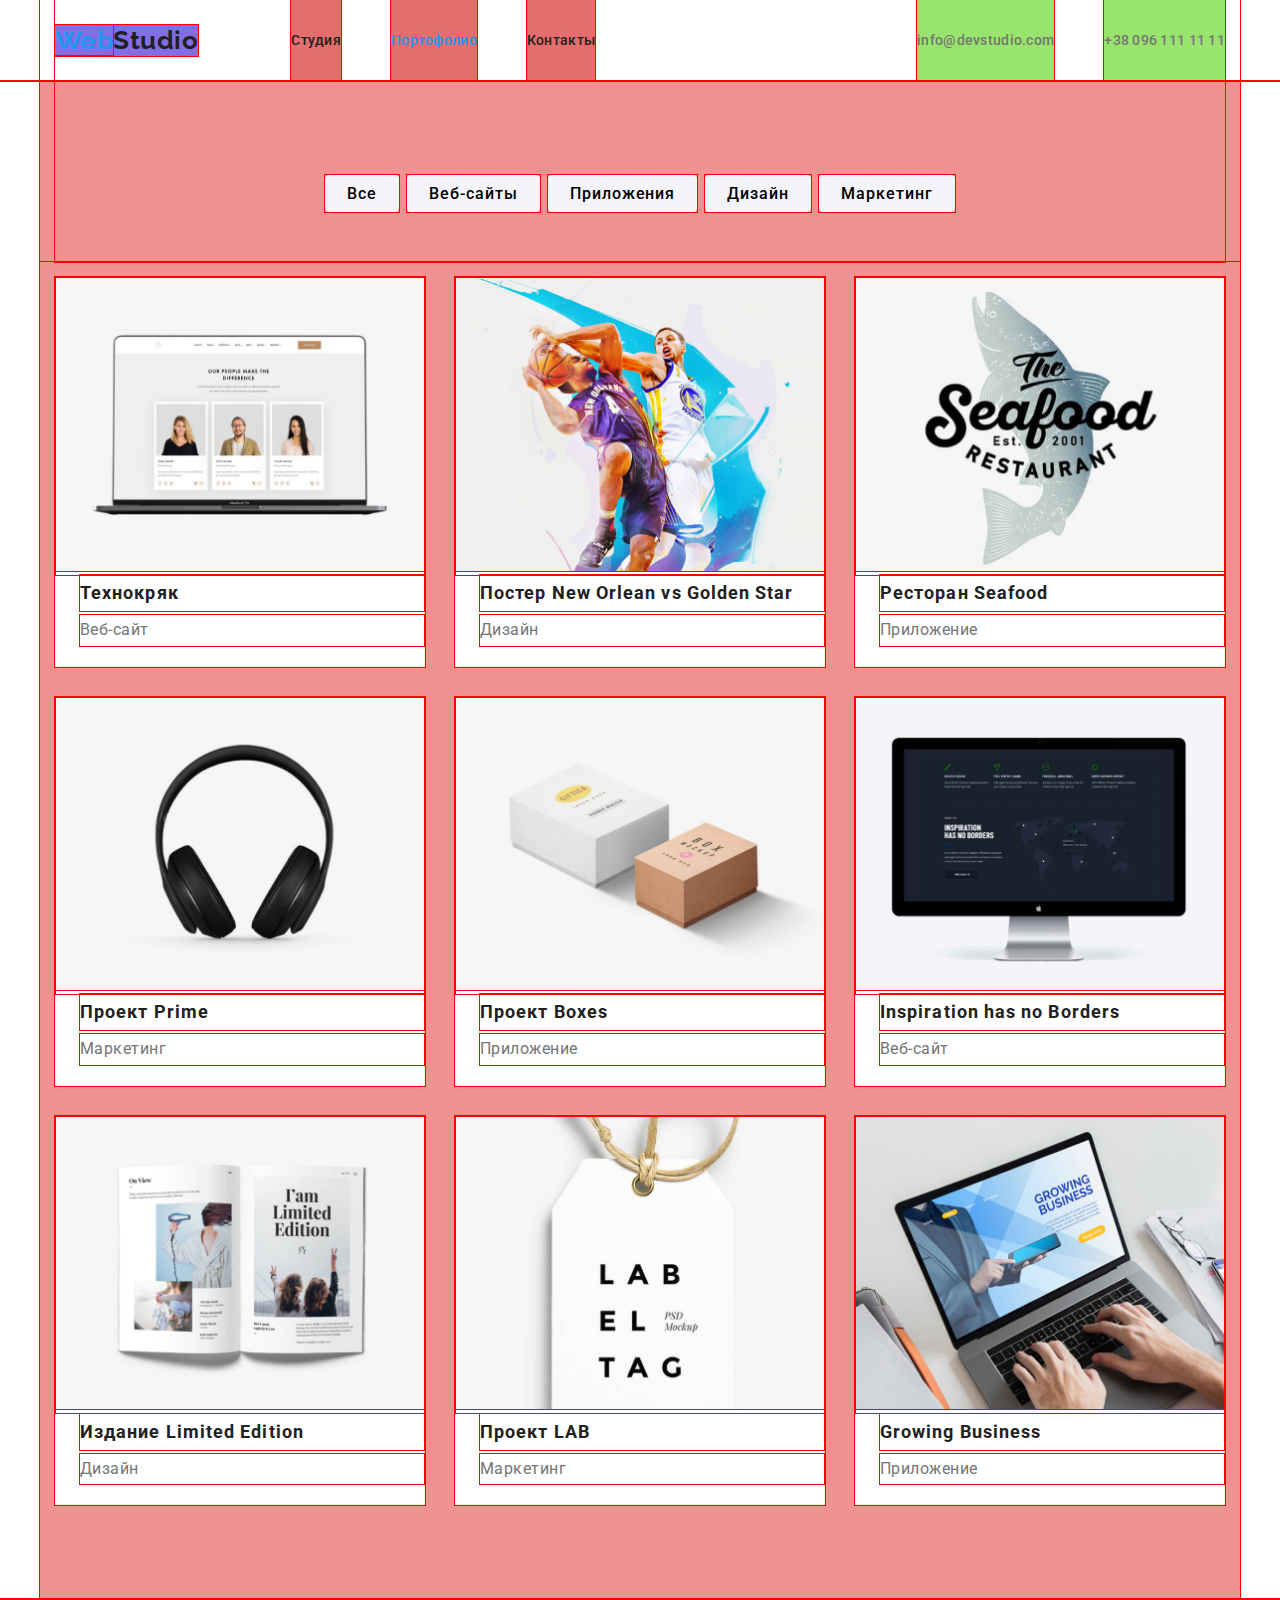
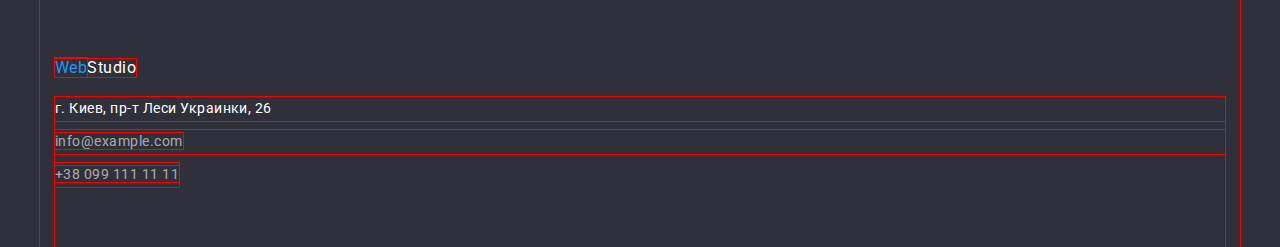
==== commit 31cf163a: "work" ====
--- a/portfolio.html
+++ b/portfolio.html
@@ -1,136 +1,212 @@
 <!DOCTYPE html>
 <html lang="ru">
+  <head>
+    <meta charset="UTF-8" />
+    <meta name="viewport" content="width=device-width, initial-scale=1.0" />
+    <title>Портфолио</title>
+    <link rel="preconnect" href="https://fonts.gstatic.com" />
+    <link
+      href="https://fonts.googleapis.com/css2?family=Raleway:wght@700&family=Roboto:wght@400;500;700;900&display=swap"
+      rel="stylesheet"
+    />
+    <!-- нормализатор  modern-normalize по умолчанию задан глобальный border-box -->
+    <link
+      rel="stylesheet"
+      href="https://cdnjs.cloudflare.com/ajax/libs/modern-normalize/1.0.0/modern-normalize.min.css"
+    />
+    <link rel="stylesheet" href="./css/styles.css" />
+  </head>
 
-<head>
-  <meta charset="UTF-8" />
-  <meta name="viewport" content="width=device-width, initial-scale=1.0" />
-  <title>Портфолио</title>
-<link rel="preconnect" href="https://fonts.gstatic.com" />
-<link href="https://fonts.googleapis.com/css2?family=Raleway:wght@700&family=Roboto:wght@400;500;700;900&display=swap"
-  rel="stylesheet" />
-  <!-- нормализатор  modern-normalize по умолчанию задан глобальный border-box -->
-  <link rel="stylesheet"
-    href="https://cdnjs.cloudflare.com/ajax/libs/modern-normalize/1.0.0/modern-normalize.min.css" />
-  <link rel="stylesheet" href="./css/styles.css" />
-</head>
+  <body>
+    <!-- шапка -->
+    <header class="header">
+      <div class="container header__container">
+        <nav class="header__navigation">
+          <a href="#" lang="en" class="header__logo"
+            ><span class="logo-decor">Web</span>Studio</a
+          >
+          <ul class="header__nav-list">
+            <li><a class="header__nav-link" href="index.html">Студия</a></li>
+            <li><a class="header__nav-link current" href="#">Портофолио</a></li>
+            <li><a class="header__nav-link" href="#">Контакты</a></li>
+          </ul>
+        </nav>
+        <ul class="header__contacts">
+          <li>
+            <a class="header__contact" href="mailto:info@devstudio.com"
+              >info@devstudio.com</a
+            >
+          </li>
+          <li>
+            <a class="header__contact" href="tel:+380961111111"
+              >+38 096 111 11 11</a
+            >
+          </li>
+        </ul>
+      </div>
+    </header>
 
-<body>
-  <!-- шапка -->
-  <header>
-    <nav>
-      <a href="./index.html" lang="en" class="logo"><span class="logo-decor">Web</span>Studio</a>
-      <ul class="nav-list">
-        <li><a class="nav-link" href="./index.html">Студия</a></li>
-        <li><a class="nav-link current" href="./portfolio.html">Портофолио</a></li>
-        <li><a class="nav-link" href="#">Контакты</a></li>
-      </ul>
-    </nav>
-    <ul class="contacts">
-      <li>
-        <a class="contact" href="mailto:info@devstudio.com">info@devstudio.com</a>
-      </li>
-      <li>
-        <a class="contact" href="tel:+380961111111">+38 096 111 11 11</a>
-      </li>
-    </ul>
-  </header>
+    <main>
+      <!-- портфолио -->
+      <section class="portfolio">
+       <div class="portfolio__container container">
+          <div class="visually-hidden">
+          <h1>Портфолио WebStudio</h1>
+        </div>
 
-  <main>
-    <!-- портфолио -->
-    <section class="portfolio">
-      <h1>Портфолио WebStudio</h1>
-
-      <ul class="portfolio__list">
-        <li class="portfolio__list-item">
-          <button class="portfolio__filter-link">Все</button>
-        </li>
-        <li class="portfolio__list-item">
-          <button class="portfolio__filter-link">Веб-сайты</button>
-        </li>
-        <li class="portfolio__list-item">
-          <button class="portfolio__filter-link">Приложения</button>
-        </li>
-        <li class="portfolio__list-item">
-          <button class="portfolio__filter-link">Дизайн</button>
-        </li>
-        <li class="portfolio__list-item">
-          <button class="portfolio__filter-link">Маркетинг</button>
-        </li>
-      </ul>
-      <ul>
-        <li>
-          <a href="#">
-            <img class="portfolio__img" src="./images/portfolio/technocryk.jpg" alt="ноутбук" width="370" />
-            <h2 class="portfolio__title">Технокряк</h2>
-            <p class="portfolio__title-subtext">Веб-сайт</p>
-          </a>
-        </li>
-        <li>
-          <a href="#"><img class="portfolio__img" src="./images/portfolio/poster_n.o_vs_g.s.jpg" alt="игроки"
-              width="370" />
-            <h2 class="portfolio__title">Постер New Orlean vs Golden Star</h2>
-            <p class="portfolio__title-subtext">Дизайн</p>
-          </a>
-        </li>
-        <li>
-          <a href="#"><img class="portfolio__img" src="./images/portfolio/seafood.jpg" alt="лого ресторана"
-              width="370" />
-            <h2 class="portfolio__title">Ресторан Seafood</h2>
-            <p class="portfolio__title-subtext">Приложение</p>
-          </a>
-        </li>
-        <li>
-          <a href="#"><img class="portfolio__img" src="./images/portfolio/project_prime.jpg" alt="наушники"
-              width="370" />
-            <h2 class="portfolio__title">Проект Prime</h2>
-            <p class="portfolio__title-subtext">Маркетинг</p>
-          </a>
-        </li>
-        <li>
-          <a href="#"><img class="portfolio__img" src="./images/portfolio/project_boxer.jpg" alt="коробки"
-              width="370" />
-            <h2 class="portfolio__title">Проект Boxes</h2>
-            <p class="portfolio__title-subtext">Приложение</p>
-          </a>
-        </li>
-        <li>
-          <a href="#"><img class="portfolio__img" src="./images/portfolio/inspiration_has_no_borders.jpg" alt="монитор" width="370" />
-          <h2 class="portfolio__title">Inspiration has no Borders</h2>
-          <p class="portfolio__title-subtext">Веб-сайт</p></a>
-        </li>
-        <li>
-         <a href="#"><img class="portfolio__img" src="./images/portfolio/edition_limited_edition.jpg" alt="книга" width="370" />
-        <h2 class="portfolio__title">Издание Limited Edition</h2>
-        <p class="portfolio__title-subtext">Дизайн</p></a>
-        </li>
-        <li>
-          <a href="#"><img class="portfolio__img" src="./images/portfolio/project_lab.jpg" alt="бирка" width="370" />
-          <h2 class="portfolio__title">Проект LAB</h2>
-          <p class="portfolio__title-subtext">Маркетинг</p></a>
-        </li>
-        <li>
-          <a href="#"><img class="portfolio__img" src="./images/portfolio/growing_business.jpg" alt="нотбук" width="370" />
-          <h2 class="portfolio__title">Growing Business</h2>
-          <p class="portfolio__title-subtext">Приложение</p></a>
-        </li>
-      </ul>
-    </section>
-  </main>
-  <!-- подвал -->
-  <footer class="footer">
-    <a href="./index.html" lang="en" class="footer__logo logo"><span class="logo-decor">Web</span>Studio</a>
-    <address>
-      <p class="footer__text-address">г. Киев, пр-т Леси Украинки, 26</p>
-      <ul class="footer__contacts">
-        <li>
-          <a class="footer__contact" href="mailto:info@example.com">info@example.com</a>
-        </li>
-        <li>
-          <a class="footer__contact" href="tel:+380991111111">+38 099 111 11 11</a>
-        </li>
-      </ul>
-    </address>
-  </footer>
-</body>
-
-</html>+        <ul class="portfolio__list-filter">
+          <li class="portfolio__list-filter-item">
+            <button class="portfolio__filter-link">Все</button>
+          </li>
+          <li class="portfolio__list-filter-item">
+            <button class="portfolio__filter-link">Веб-сайты</button>
+          </li>
+          <li class="portfolio__list-filter-item">
+            <button class="portfolio__filter-link">Приложения</button>
+          </li>
+          <li class="portfolio__list-filter-item">
+            <button class="portfolio__filter-link">Дизайн</button>
+          </li>
+          <li class="portfolio__list-filter-item">
+            <button class="portfolio__filter-link">Маркетинг</button>
+          </li>
+        </ul>
+        <ul class="portfolio__progect-list">
+          <li class="portfolio__progect">
+            <a href="#">
+              <img
+                class="portfolio__img"
+                src="./images/portfolio/technocryk.jpg"
+                alt="ноутбук"
+                width="370"
+              />
+              <h2 class="portfolio__title">Технокряк</h2>
+              <p class="portfolio__title-subtext">Веб-сайт</p>
+            </a>
+          </li>
+          <li class="portfolio__progect">
+            <a href="#"
+              ><img
+                class="portfolio__img"
+                src="./images/portfolio/poster_n.o_vs_g.s.jpg"
+                alt="игроки"
+                width="370"
+              />
+              <h2 class="portfolio__title">Постер New Orlean vs Golden Star</h2>
+              <p class="portfolio__title-subtext">Дизайн</p>
+            </a>
+          </li>
+          <li class="portfolio__progect">
+            <a href="#"
+              ><img
+                class="portfolio__img"
+                src="./images/portfolio/seafood.jpg"
+                alt="лого ресторана"
+                width="370"
+              />
+              <h2 class="portfolio__title">Ресторан Seafood</h2>
+              <p class="portfolio__title-subtext">Приложение</p>
+            </a>
+          </li>
+          <li class="portfolio__progect">
+            <a href="#"
+              ><img
+                class="portfolio__img"
+                src="./images/portfolio/project_prime.jpg"
+                alt="наушники"
+                width="370"
+              />
+              <h2 class="portfolio__title">Проект Prime</h2>
+              <p class="portfolio__title-subtext">Маркетинг</p>
+            </a>
+          </li>
+          <li class="portfolio__progect">
+            <a href="#"
+              ><img
+                class="portfolio__img"
+                src="./images/portfolio/project_boxer.jpg"
+                alt="коробки"
+                width="370"
+              />
+              <h2 class="portfolio__title">Проект Boxes</h2>
+              <p class="portfolio__title-subtext">Приложение</p>
+            </a>
+          </li>
+          <li class="portfolio__progect">
+            <a href="#"
+              ><img
+                class="portfolio__img"
+                src="./images/portfolio/inspiration_has_no_borders.jpg"
+                alt="монитор"
+                width="370"
+              />
+              <h2 class="portfolio__title">Inspiration has no Borders</h2>
+              <p class="portfolio__title-subtext">Веб-сайт</p></a
+            >
+          </li>
+          <li class="portfolio__progect">
+            <a href="#"
+              ><img
+                class="portfolio__img"
+                src="./images/portfolio/edition_limited_edition.jpg"
+                alt="книга"
+                width="370"
+              />
+              <h2 class="portfolio__title">Издание Limited Edition</h2>
+              <p class="portfolio__title-subtext">Дизайн</p></a
+            >
+          </li>
+          <li class="portfolio__progect">
+            <a href="#"
+              ><img
+                class="portfolio__img"
+                src="./images/portfolio/project_lab.jpg"
+                alt="бирка"
+                width="370"
+              />
+              <h2 class="portfolio__title">Проект LAB</h2>
+              <p class="portfolio__title-subtext">Маркетинг</p></a
+            >
+          </li>
+          <li class="portfolio__progect">
+            <a href="#"
+              ><img
+                class="portfolio__img"
+                src="./images/portfolio/growing_business.jpg"
+                alt="нотбук"
+                width="370"
+              />
+              <h2 class="portfolio__title">Growing Business</h2>
+              <p class="portfolio__title-subtext">Приложение</p></a
+            >
+          </li>
+        </ul>
+       </div>
+      </section>
+    </main>
+    <!-- подвал -->
+    <!-- подвал -->
+    <footer class="footer">
+      <div class="footer__container container">
+        <a href="index.html" lang="en" class="footer__logo logo"
+          ><span class="logo-decor">Web</span>Studio</a
+        >
+        <address>
+          <p class="footer__text-address">г. Киев, пр-т Леси Украинки, 26</p>
+          <ul class="footer__contacts">
+            <li class="footer__item">
+              <a class="footer__contact" href="mailto:info@example.com"
+                >info@example.com</a
+              >
+            </li>
+            <li class="footer__item">
+              <a class="footer__contact" href="tel:+380991111111"
+                >+38 099 111 11 11</a
+              >
+            </li>
+          </ul>
+        </address>
+      </div>
+    </footer>
+  </body>
+</html>
--- a/css/styles.css
+++ b/css/styles.css
@@ -1,15 +1,24 @@
-body,
-address {
+:root {
+  /* colors */
+  --hover-color: #2196f3;
+  --decor-color: #2196f3;
+  --white-color: #fff;
+  --bg-color: #f5f4fa;
+  --title-color: #212121;
+  --nav-color: #212121;
+  --text-color: #757575;
+  --contact-color: #757575;
+  --footer-bg-color: #2f303a;
+  --border-color:#EEEEEE;
+}
+body {
   font-family: "Roboto", sans-serif;
   font-weight: 400;
   font-style: normal;
   letter-spacing: 0.03em;
-  margin: 0;
-  padding: 0;
-}
-footer,
-section{
-  padding: 0 215px;
+}
+address {
+  font-style: normal;
 }
 button {
   font-family: inherit;
@@ -28,6 +37,7 @@
   margin: 0;
   padding: 0;
   border: none;
+  outline: 1px solid red;
 }
 
 h2,
@@ -37,10 +47,7 @@
   letter-spacing: 0.06em;
 }
 a {
-  font-family: "Roboto", sans-serif;
-  font-weight: 500;
-  font-style: normal;
-  letter-spacing: 0.03em;
+  text-decoration: none;
 }
 p {
   color: var(--text-color);
@@ -49,102 +56,111 @@
 ol {
   list-style-type: none;
 }
-/* === varieable === */
-:root {
-  /* --hover-color: #f321a3; */
-  --hover-color: #2196f3;
-  --title-main-color: #fff;
-  --title-color: #212121;
-  --text-color: #757575;
-  --footer-bg-color: #2f303a;
-  --section-bg-color: #f5f4fa;
-  --nav-color: #212121;
-  --contact-color: #757575;
-}
-
-/* header */
-.nav-link,
-.contact {
+.container {
+  max-width: 1200px;
+  margin-left: auto;
+  margin-right: auto;
+  padding-left: 15px;
+  padding-right: 15px;
+}
+.logo-decor {
+  color: var(--decor-color);
+}
+
+/*=== head ===*/
+.header__nav-link,
+.header__contact {
+  display: block;
+  padding: 32px 0;
   color: var(--nav-color);
 }
-.nav-link:hover,
-.contact:hover {
+.header__nav-link:hover,
+.header__contact:hover {
   color: var(--hover-color);
 }
-.logo {
+.header__container {
+  display: flex;
+  align-items: center;
+  justify-content: space-between;
+}
+.header__navigation {
+  display: flex;
+  align-items: center;
+}
+.header__nav-list {
+  display: flex;
+}
+.header__contacts {
+  display: flex;
+}
+.header__logo {
   font-family: "Raleway", sans-serif;
   font-weight: 700;
   font-size: 26px;
   line-height: 1.2;
   color: var(--nav-color);
-}
-.logo > .logo-decor {
-  color: #2196f3;
-}
-.header,
-.navigation,
-.contacts,
-.nav-list{
-  display: flex;  
-}
-.header {
-  padding: 24px 215px 25px;
-  justify-content: space-between;
-  align-items: center;
-  
-}
-
-.navigation{
-  align-items: center;
-}
-
-
-.contacts,
-.nav-list {
-  margin-top: 5px;
+  margin-right: 93px;
+  background-color: rgb(131, 109, 228);
+}
+.header__contacts,
+.header__nav-list {
   font-weight: 500;
   font-size: 14px;
   line-height: 1.2;
   letter-spacing: 0.02em;
 }
-.nav-link {
+.header__nav-link {
   color: var(--nav-color);
-}
-.contact {
+  background-color: rgb(228, 109, 109);
+}
+.header__contact {
   color: var(--contact-color);
+  background-color: rgb(153, 228, 109);
+}
+.header__nav-list :not(:last-child),
+.header__contacts :not(:last-child) {
+  margin-right: 50px;
 }
 .current {
   color: var(--hover-color);
 }
-/* main section */
-.order-service:hover,
-.order-service:focus {
-  background-color: var(--hover-color);
-  color: #fff;
-  outline: none;
+/* ============ */
+
+/* === main === */
+.main-section {
+  background-color: var(--footer-bg-color);
+  padding: 200px 0;
+ 
+  text-align: center;
 }
 .main-section__title-main {
-  color: var(--title-main-color);
+  color: var(--white-color);
   font-weight: 900;
   font-size: 44px;
   line-height: 1.4;
   text-transform: uppercase;
-}
-
-.main-section {
-  background-color: var(--footer-bg-color);
+   margin-bottom: 30px;
 }
 .order-service {
   font-weight: 700;
   font-size: 16px;
   line-height: 1.9;
-  background-color: #2196f3;
-  color: #fff;
+  background-color: var(--decor-color);
+  color: var(--white-color);
   padding: 10px 32px;
   box-shadow: 0px 4px 4px rgba(0, 0, 0, 0.15);
 }
-/*  */
-/* features Особенности */
+.order-service:hover,
+.order-service:focus {
+  background-color: var(--hover-color);
+  color: var(--white-color);
+  outline: none;
+}
+/* ========== */
+/* === features === */
+.features{
+  background-color: rgb(121, 226, 161);
+}
 .visually-hidden {
   position: absolute;
   width: 1px;
@@ -158,10 +174,20 @@
   clip: rect(0 0 0 0);
   overflow: hidden;
 }
+.features__list{
+  padding: 94px 0;
+  display: flex;
+  justify-content: space-between;
+}
+ .features__list-item {
+   width: calc((100% - 30px * 3) / 4);
+   background-color: rgb(206, 126, 126);
+ }
 .features__title {
   font-size: 14px;
   line-height: 1.2;
   text-transform: uppercase;
+  margin-bottom: 10px;
 }
 .features__text {
   font-size: 14px;
@@ -173,8 +199,49 @@
   font-size: 36px;
   line-height: 1.2;
 }
+/* ========== */
+/* === make === */
+.make{
+  background-color: rgb(84, 86, 179);
+}
+.make__container{
+   text-align: center;
+}
+.make__title{
+  margin-bottom: 50px;
+}
+.make__list{
+  display: flex;
+}
+.make__list-item{
+  display: block;
+  margin-bottom: 94px;
+}
+.make__list :not(:last-child){
+  margin-right: 30px;
+}
+/* ============= */
+/* === team === */
 .team {
-  background-color: var(--section-bg-color);
+  background-color: var(--bg-color);
+}
+.team__container{
+  text-align: center;
+}
+.team__title{
+  display: inline-block;
+  margin-top: 94px;
+  margin-bottom: 50px;
+}
+.team__list{
+  display: flex;
+  }
+.team__list-item{
+  display: inline-block;
+  margin-bottom: 94px;
+}
+.team__list-item:not(:last-child){
+  margin-right: 30px;
 }
 .team__title-name {
   font-weight: 500;
@@ -185,46 +252,95 @@
   font-size: 16px;
   line-height: 1.2;
 }
+/*  =========  */
+
+/* === footer === */
 .footer {
   background-color: var(--footer-bg-color);
 }
 .footer__logo {
-  color: #fff;
-}
-
+  margin-top: 60px;
+  margin-bottom: 20px;
+  color: var(--white-color);
+  display: inline-block;
+}
 .footer__text-address {
   font-size: 14px;
   line-height: 1.7;
-  color: #fff;
+  color: var(--white-color);
 }
 .footer__contact {
   font-size: 14px;
   line-height: 1.7;
   color: rgba(255, 255, 255, 0.6);
 }
-.portfolio__list-item {
-  margin: 10px;
+.footer__item{
+  margin-top: 9px;
+}
+.footer__item:last-child{
+  display: inline-block;
+  margin-bottom: 60px;
+}
+/*  ======  */
+
+/* === page_portfolio === */
+.portfolio__container{
+background-color: rgb(238, 146, 146);
+}
+.portfolio__list-filter {
+  
+  display: flex;
+  justify-content: center;
+}
+.portfolio__list-filter-item{
+  display: inline-block;
+   margin-top: 94px;
+   margin-bottom: 50px;
+}
+.portfolio__list-filter-item:not(:last-child){
+  margin-right: 8px;
 }
 .portfolio__filter-link {
   font-weight: 500;
   padding: 6px 22px;
   font-size: 16px;
   line-height: 1.6;
-  background: #f5f4fa;
+  background: var(--bg-color);
   border-radius: 4px;
 }
 .portfolio__filter-link:hover {
-  color: #fff;
+  color: var(--white-color);
   background-color: var(--hover-color);
-}
-
+  box-shadow: 0px 3px 1px rgba(0, 0, 0, 0.1), 0px 1px 2px rgba(0, 0, 0, 0.08), 0px 2px 2px rgba(0, 0, 0, 0.12);
+}
+.portfolio__img{
+   width: 100%;
+}
+.portfolio__progect-list{
+  display: flex;
+  flex-wrap: wrap;
+  margin: 0 -15px ;
+}
+.portfolio__progect{
+  width: calc((100% - 90px) / 3);
+  margin: 15px;
+  background-color: var(--white-color);
+  border: 1px solid var(--border-color);
+}
+.portfolio__progect:nth-last-child(-n + 3){
+  margin-bottom: 94px;
+}
 .portfolio__title {
   font-weight: 700;
   font-size: 18px;
   line-height: 2;
+  margin-left: 24px;
+  margin-bottom: 4px;
 }
 .portfolio__title-subtext {
-  font-weight: normal;
+  font-weight: 400;
   font-size: 16px;
   line-height: 1.9;
-}
+  margin-left: 24px;
+  margin-bottom: 20px;
+}
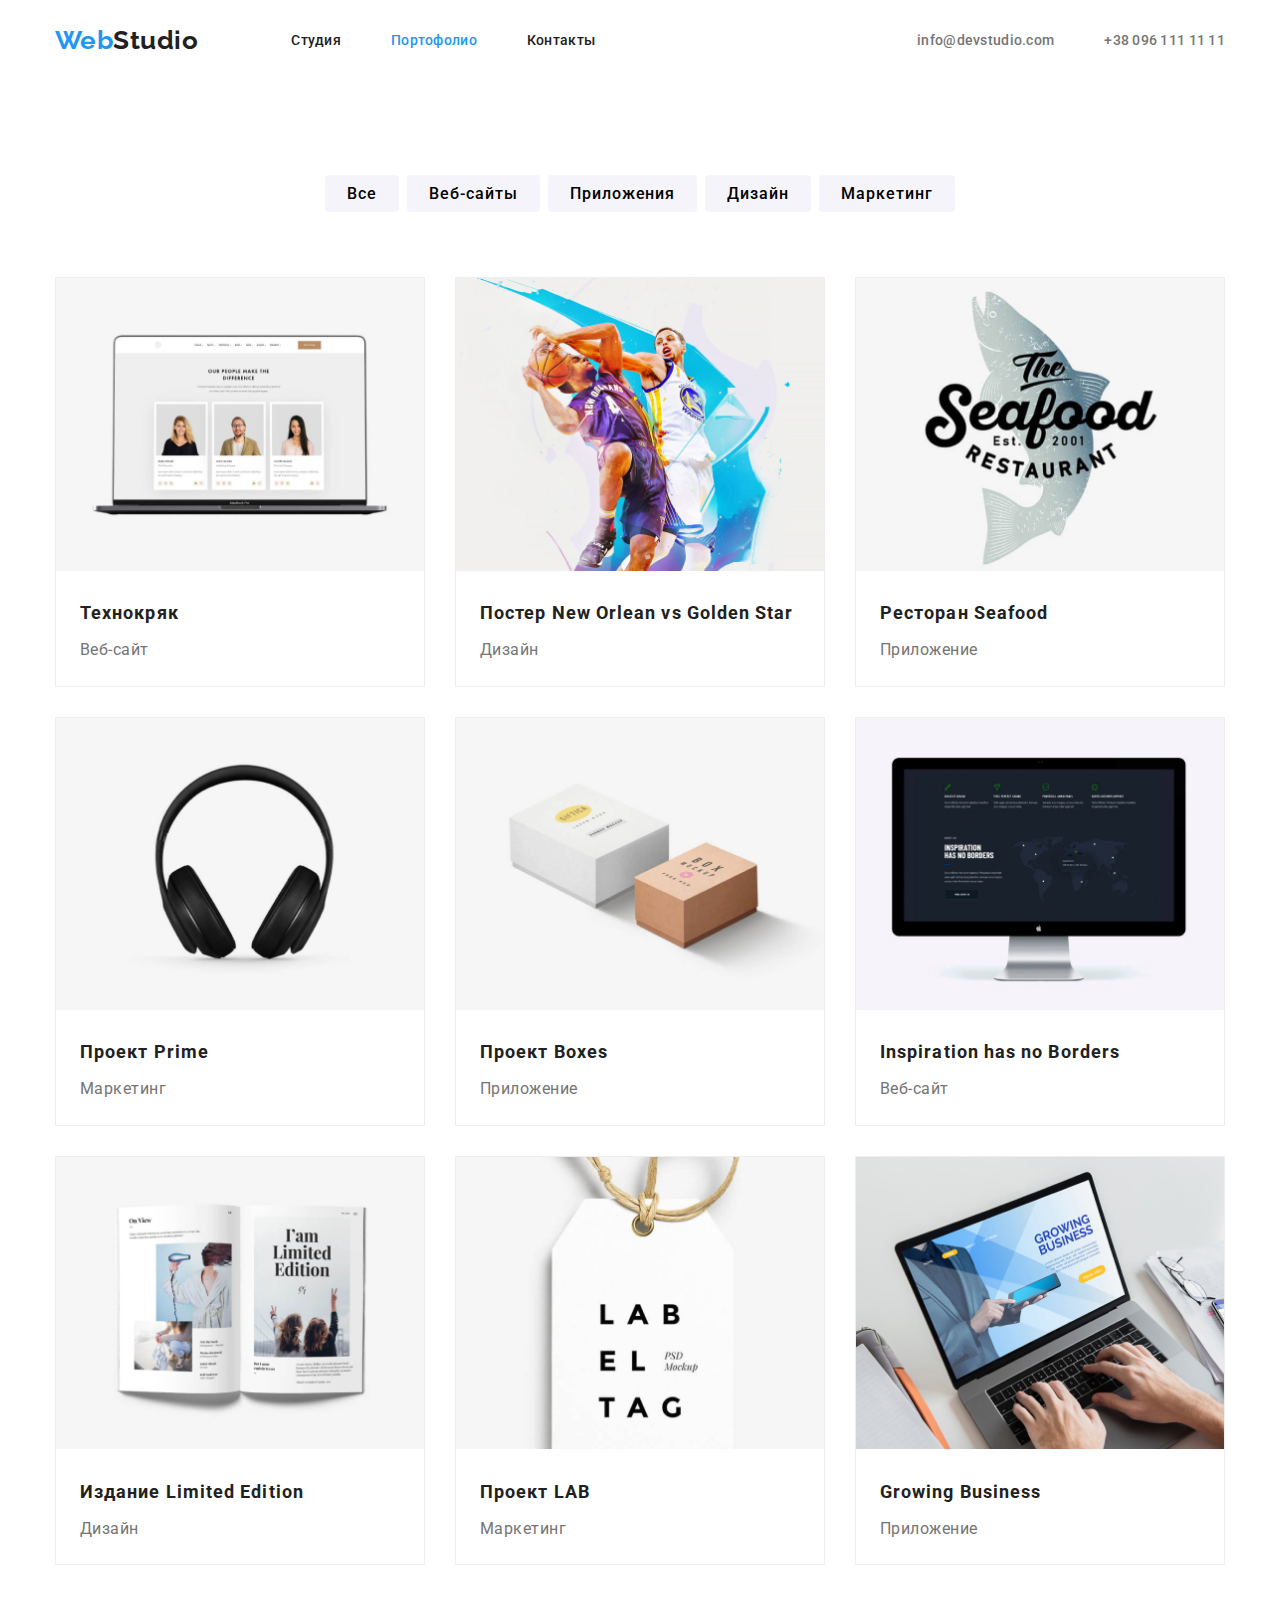
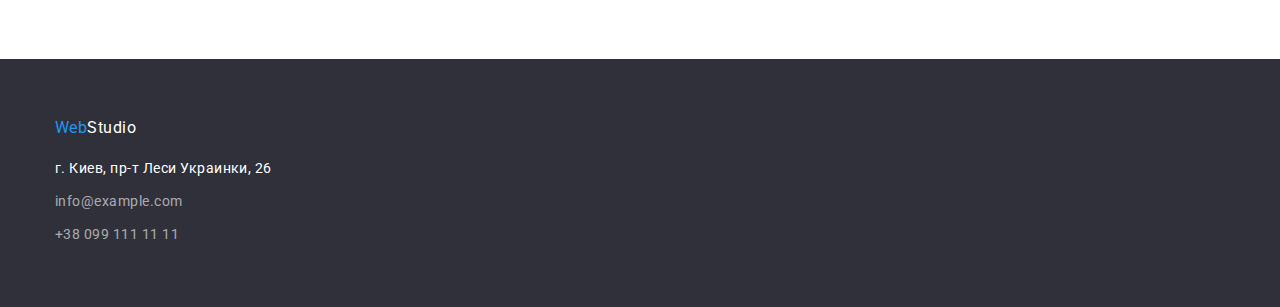
==== commit 45fed327: "добавлена ссылка index.html" ====
--- a/portfolio.html
+++ b/portfolio.html
@@ -22,7 +22,7 @@
     <header class="header">
       <div class="container header__container">
         <nav class="header__navigation">
-          <a href="#" lang="en" class="header__logo"
+          <a href="index.html" lang="en" class="header__logo"
             ><span class="logo-decor">Web</span>Studio</a
           >
           <ul class="header__nav-list">
--- a/css/styles.css
+++ b/css/styles.css
@@ -9,7 +9,8 @@
   --text-color: #757575;
   --contact-color: #757575;
   --footer-bg-color: #2f303a;
-  --border-color:#EEEEEE;
+  --border-color: #eeeeee;
+  --grey_06:  rgba(255, 255, 255, 0.6);
 }
 body {
   font-family: "Roboto", sans-serif;
@@ -37,7 +38,6 @@
   margin: 0;
   padding: 0;
   border: none;
-  outline: 1px solid red;
 }
 
 h2,
@@ -100,7 +100,6 @@
   line-height: 1.2;
   color: var(--nav-color);
   margin-right: 93px;
-  background-color: rgb(131, 109, 228);
 }
 .header__contacts,
 .header__nav-list {
@@ -111,11 +110,9 @@
 }
 .header__nav-link {
   color: var(--nav-color);
-  background-color: rgb(228, 109, 109);
 }
 .header__contact {
   color: var(--contact-color);
-  background-color: rgb(153, 228, 109);
 }
 .header__nav-list :not(:last-child),
 .header__contacts :not(:last-child) {
@@ -130,7 +127,7 @@
 .main-section {
   background-color: var(--footer-bg-color);
   padding: 200px 0;
- 
+
   text-align: center;
 }
 .main-section__title-main {
@@ -139,7 +136,7 @@
   font-size: 44px;
   line-height: 1.4;
   text-transform: uppercase;
-   margin-bottom: 30px;
+  margin-bottom: 30px;
 }
 .order-service {
   font-weight: 700;
@@ -157,10 +154,9 @@
   outline: none;
 }
 /* ========== */
+
 /* === features === */
-.features{
-  background-color: rgb(121, 226, 161);
-}
+
 .visually-hidden {
   position: absolute;
   width: 1px;
@@ -168,21 +164,20 @@
   margin: -1px;
   border: 0;
   padding: 0;
-  
+
   white-space: nowrap;
   clip-path: inset(100%);
   clip: rect(0 0 0 0);
   overflow: hidden;
 }
-.features__list{
+.features__list {
   padding: 94px 0;
   display: flex;
   justify-content: space-between;
 }
- .features__list-item {
-   width: calc((100% - 30px * 3) / 4);
-   background-color: rgb(206, 126, 126);
- }
+.features__list-item {
+  width: calc((100% - 30px * 3) / 4);
+}
 .features__title {
   font-size: 14px;
   line-height: 1.2;
@@ -200,57 +195,65 @@
   line-height: 1.2;
 }
 /* ========== */
+
 /* === make === */
-.make{
-  background-color: rgb(84, 86, 179);
-}
-.make__container{
-   text-align: center;
-}
-.make__title{
+.make__container {
+  text-align: center;
+}
+.make__title {
   margin-bottom: 50px;
 }
-.make__list{
-  display: flex;
-}
-.make__list-item{
+.make__list {
+  display: flex;
+}
+.make__list-item {
   display: block;
   margin-bottom: 94px;
 }
-.make__list :not(:last-child){
+.make__list :not(:last-child) {
   margin-right: 30px;
 }
 /* ============= */
+
 /* === team === */
 .team {
   background-color: var(--bg-color);
 }
-.team__container{
+.team__container {
   text-align: center;
 }
-.team__title{
+.team__title {
   display: inline-block;
   margin-top: 94px;
   margin-bottom: 50px;
 }
-.team__list{
-  display: flex;
-  }
-.team__list-item{
+.team__list {
+  display: flex;
+}
+.team__list-item {
   display: inline-block;
   margin-bottom: 94px;
-}
-.team__list-item:not(:last-child){
+  box-shadow: 0px 1px 3px rgba(0, 0, 0, 0.12), 0px 1px 1px rgba(0, 0, 0, 0.14),
+    0px 2px 1px rgba(0, 0, 0, 0.2);
+  border-radius: 0px 0px 4px 4px;
+  background-color: var(--white-color);
+}
+.team__list-item:not(:last-child) {
   margin-right: 30px;
+}
+.team__img {
+  margin-bottom: 30px;
 }
 .team__title-name {
   font-weight: 500;
   font-size: 16px;
   line-height: 1.2;
+  margin-bottom: 10px;
 }
 .team__text {
   font-size: 16px;
   line-height: 1.2;
+  margin-bottom: 30px;
 }
 /*  =========  */
 
@@ -272,32 +275,28 @@
 .footer__contact {
   font-size: 14px;
   line-height: 1.7;
-  color: rgba(255, 255, 255, 0.6);
-}
-.footer__item{
+  color: var(--grey_06);
+}
+.footer__item {
   margin-top: 9px;
 }
-.footer__item:last-child{
+.footer__item:last-child {
   display: inline-block;
   margin-bottom: 60px;
 }
 /*  ======  */
 
 /* === page_portfolio === */
-.portfolio__container{
-background-color: rgb(238, 146, 146);
-}
 .portfolio__list-filter {
-  
   display: flex;
   justify-content: center;
 }
-.portfolio__list-filter-item{
-  display: inline-block;
-   margin-top: 94px;
-   margin-bottom: 50px;
-}
-.portfolio__list-filter-item:not(:last-child){
+.portfolio__list-filter-item {
+  display: inline-block;
+  margin-top: 94px;
+  margin-bottom: 50px;
+}
+.portfolio__list-filter-item:not(:last-child) {
   margin-right: 8px;
 }
 .portfolio__filter-link {
@@ -308,26 +307,29 @@
   background: var(--bg-color);
   border-radius: 4px;
 }
+.portfolio__filter-link:focus,
 .portfolio__filter-link:hover {
   color: var(--white-color);
   background-color: var(--hover-color);
-  box-shadow: 0px 3px 1px rgba(0, 0, 0, 0.1), 0px 1px 2px rgba(0, 0, 0, 0.08), 0px 2px 2px rgba(0, 0, 0, 0.12);
-}
-.portfolio__img{
-   width: 100%;
-}
-.portfolio__progect-list{
+  box-shadow: 0px 3px 1px rgba(0, 0, 0, 0.1), 0px 1px 2px rgba(0, 0, 0, 0.08),
+    0px 2px 2px rgba(0, 0, 0, 0.12);
+}
+.portfolio__img {
+  width: 100%;
+  margin-bottom: 20px;
+}
+.portfolio__progect-list {
   display: flex;
   flex-wrap: wrap;
-  margin: 0 -15px ;
-}
-.portfolio__progect{
+  margin: 0 -15px;
+}
+.portfolio__progect {
   width: calc((100% - 90px) / 3);
   margin: 15px;
   background-color: var(--white-color);
   border: 1px solid var(--border-color);
 }
-.portfolio__progect:nth-last-child(-n + 3){
+.portfolio__progect:nth-last-child(-n + 3) {
   margin-bottom: 94px;
 }
 .portfolio__title {
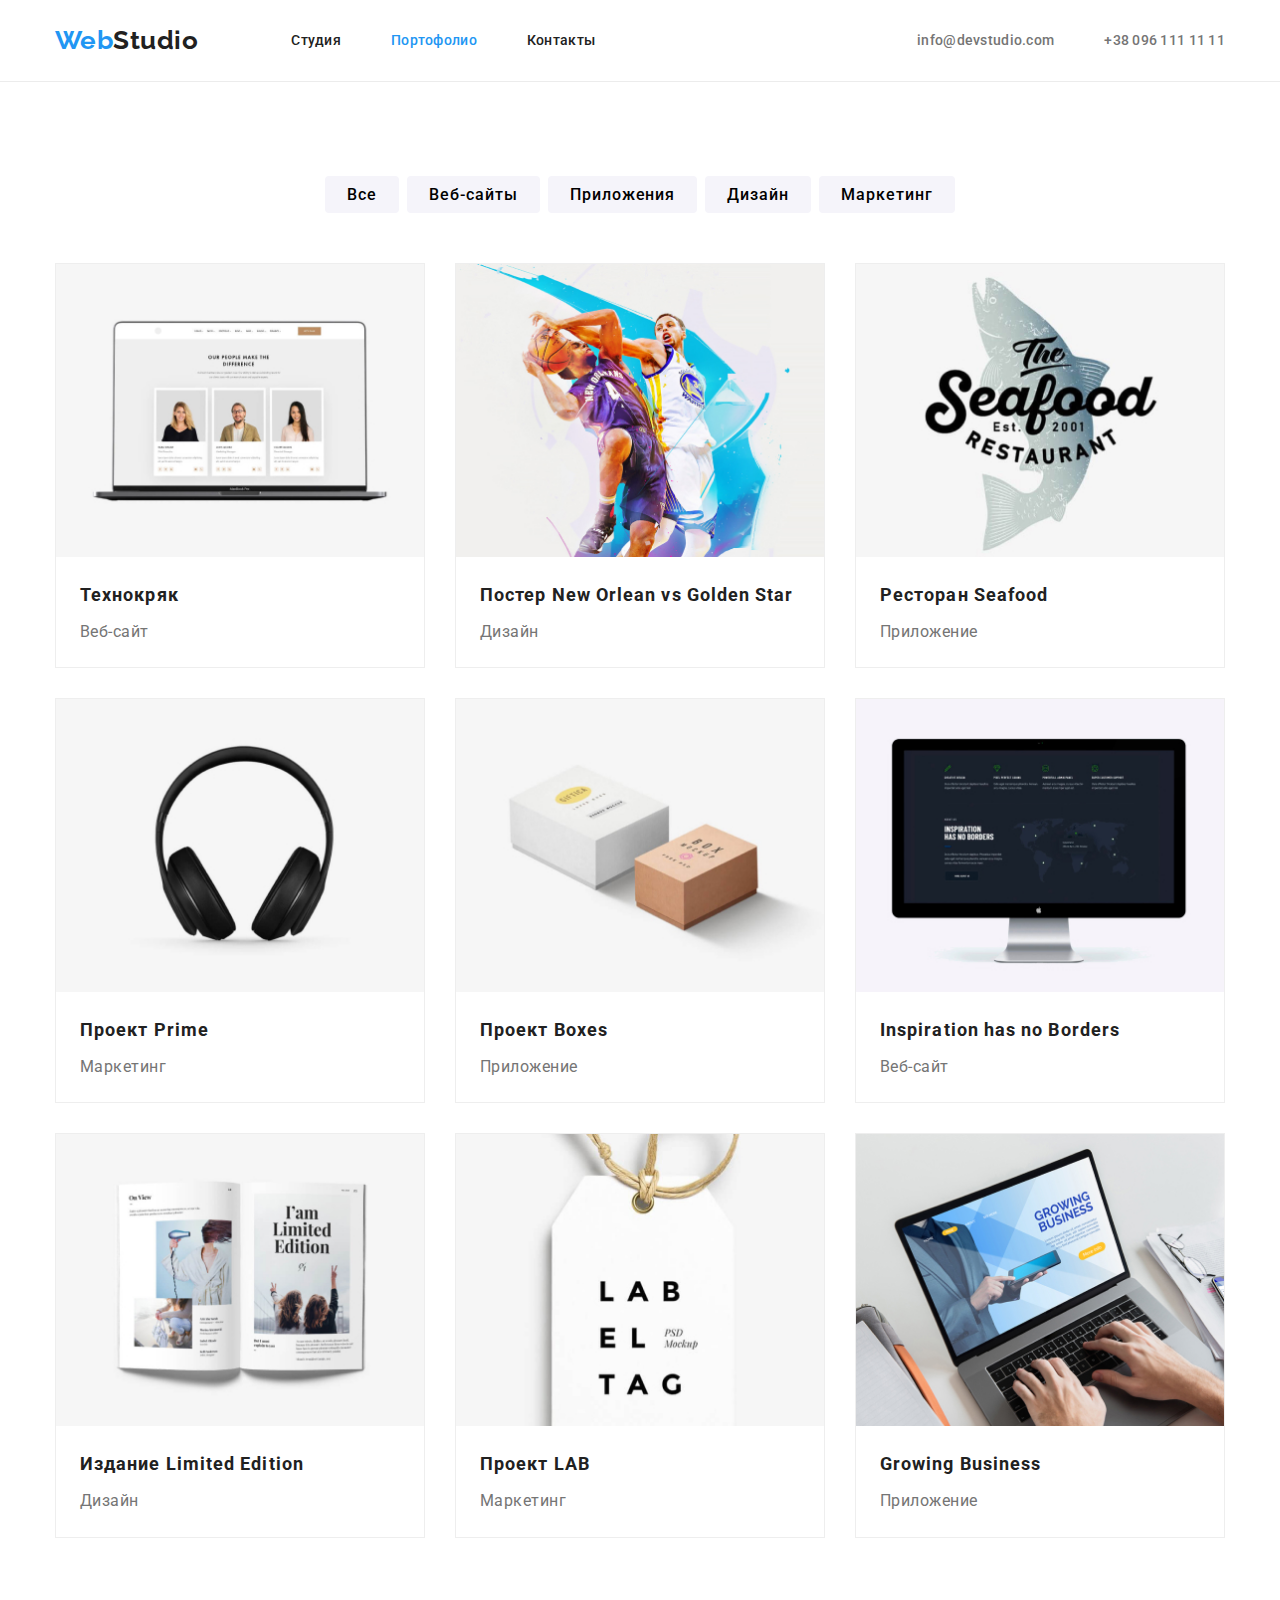
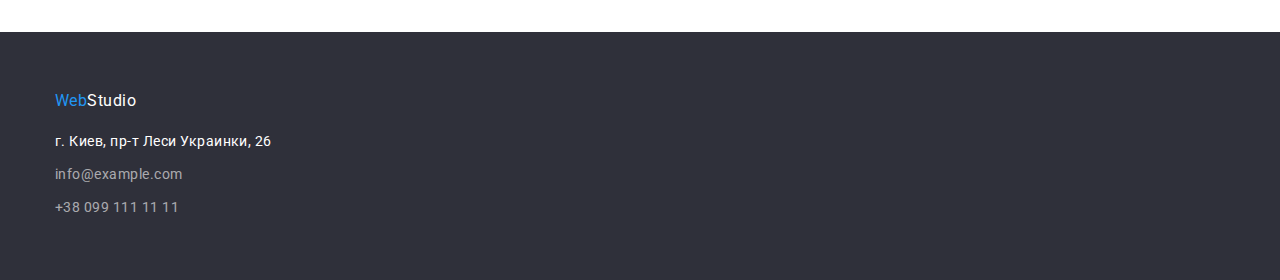
==== commit 106311f5: "work on bugs" ====
--- a/portfolio.html
+++ b/portfolio.html
@@ -49,139 +49,159 @@
     <main>
       <!-- портфолио -->
       <section class="portfolio">
-       <div class="portfolio__container container">
+        <div class="portfolio__container container">
           <div class="visually-hidden">
-          <h1>Портфолио WebStudio</h1>
+            <h1>Портфолио WebStudio</h1>
+          </div>
+
+          <ul class="portfolio__list-filter">
+            <li class="portfolio__list-filter-item">
+              <button class="portfolio__filter-link">Все</button>
+            </li>
+            <li class="portfolio__list-filter-item">
+              <button class="portfolio__filter-link">Веб-сайты</button>
+            </li>
+            <li class="portfolio__list-filter-item">
+              <button class="portfolio__filter-link">Приложения</button>
+            </li>
+            <li class="portfolio__list-filter-item">
+              <button class="portfolio__filter-link">Дизайн</button>
+            </li>
+            <li class="portfolio__list-filter-item">
+              <button class="portfolio__filter-link">Маркетинг</button>
+            </li>
+          </ul>
+          <ul class="portfolio__progect-list">
+            <li class="portfolio__progect">
+              <a href="#">
+                <img
+                  class="portfolio__img"
+                  src="./images/portfolio/technocryk.jpg"
+                  alt="ноутбук"
+                  width="370"
+                />
+                <div class="portfolio__name-progect">
+                  <h2 class="portfolio__title">Технокряк</h2>
+                  <p class="portfolio__title-subtext">Веб-сайт</p>
+                </div>
+              </a>
+            </li>
+            <li class="portfolio__progect">
+              <a href="#"
+                ><img
+                  class="portfolio__img"
+                  src="./images/portfolio/poster_n.o_vs_g.s.jpg"
+                  alt="игроки"
+                  width="370"
+                />
+                <div class="portfolio__name-progect">
+                  <h2 class="portfolio__title">
+                    Постер New Orlean vs Golden Star
+                  </h2>
+                  <p class="portfolio__title-subtext">Дизайн</p>
+                </div>
+              </a>
+            </li>
+            <li class="portfolio__progect">
+              <a href="#"
+                ><img
+                  class="portfolio__img"
+                  src="./images/portfolio/seafood.jpg"
+                  alt="лого ресторана"
+                  width="370"
+                />
+                <div class="portfolio__name-progect">
+                  <h2 class="portfolio__title">Ресторан Seafood</h2>
+                  <p class="portfolio__title-subtext">Приложение</p>
+                </div>
+              </a>
+            </li>
+            <li class="portfolio__progect">
+              <a href="#"
+                ><img
+                  class="portfolio__img"
+                  src="./images/portfolio/project_prime.jpg"
+                  alt="наушники"
+                  width="370"
+                />
+                <div class="portfolio__name-progect">
+                  <h2 class="portfolio__title">Проект Prime</h2>
+                  <p class="portfolio__title-subtext">Маркетинг</p>
+                </div>
+              </a>
+            </li>
+            <li class="portfolio__progect">
+              <a href="#"
+                ><img
+                  class="portfolio__img"
+                  src="./images/portfolio/project_boxer.jpg"
+                  alt="коробки"
+                  width="370"
+                />
+                <div class="portfolio__name-progect">
+                  <h2 class="portfolio__title">Проект Boxes</h2>
+                  <p class="portfolio__title-subtext">Приложение</p>
+                </div>
+              </a>
+            </li>
+            <li class="portfolio__progect">
+              <a href="#"
+                ><img
+                  class="portfolio__img"
+                  src="./images/portfolio/inspiration_has_no_borders.jpg"
+                  alt="монитор"
+                  width="370"
+                />
+                <div class="portfolio__name-progect">
+                  <h2 class="portfolio__title">Inspiration has no Borders</h2>
+                  <p class="portfolio__title-subtext">Веб-сайт</p>
+                </div>
+              </a>
+            </li>
+            <li class="portfolio__progect">
+              <a href="#"
+                ><img
+                  class="portfolio__img"
+                  src="./images/portfolio/edition_limited_edition.jpg"
+                  alt="книга"
+                  width="370"
+                />
+                <div class="portfolio__name-progect">
+                  <h2 class="portfolio__title">Издание Limited Edition</h2>
+                  <p class="portfolio__title-subtext">Дизайн</p>
+                </div>
+              </a>
+            </li>
+            <li class="portfolio__progect">
+              <a href="#"
+                ><img
+                  class="portfolio__img"
+                  src="./images/portfolio/project_lab.jpg"
+                  alt="бирка"
+                  width="370"
+                />
+                <div class="portfolio__name-progect">
+                  <h2 class="portfolio__title">Проект LAB</h2>
+                  <p class="portfolio__title-subtext">Маркетинг</p>
+                </div>
+              </a>
+            </li>
+            <li class="portfolio__progect">
+              <a href="#"
+                ><img
+                  class="portfolio__img"
+                  src="./images/portfolio/growing_business.jpg"
+                  alt="нотбук"
+                  width="370"
+                />
+                <div class="portfolio__name-progect">
+                  <h2 class="portfolio__title">Growing Business</h2>
+                  <p class="portfolio__title-subtext">Приложение</p>
+                </div>
+              </a>
+            </li>
+          </ul>
         </div>
-
-        <ul class="portfolio__list-filter">
-          <li class="portfolio__list-filter-item">
-            <button class="portfolio__filter-link">Все</button>
-          </li>
-          <li class="portfolio__list-filter-item">
-            <button class="portfolio__filter-link">Веб-сайты</button>
-          </li>
-          <li class="portfolio__list-filter-item">
-            <button class="portfolio__filter-link">Приложения</button>
-          </li>
-          <li class="portfolio__list-filter-item">
-            <button class="portfolio__filter-link">Дизайн</button>
-          </li>
-          <li class="portfolio__list-filter-item">
-            <button class="portfolio__filter-link">Маркетинг</button>
-          </li>
-        </ul>
-        <ul class="portfolio__progect-list">
-          <li class="portfolio__progect">
-            <a href="#">
-              <img
-                class="portfolio__img"
-                src="./images/portfolio/technocryk.jpg"
-                alt="ноутбук"
-                width="370"
-              />
-              <h2 class="portfolio__title">Технокряк</h2>
-              <p class="portfolio__title-subtext">Веб-сайт</p>
-            </a>
-          </li>
-          <li class="portfolio__progect">
-            <a href="#"
-              ><img
-                class="portfolio__img"
-                src="./images/portfolio/poster_n.o_vs_g.s.jpg"
-                alt="игроки"
-                width="370"
-              />
-              <h2 class="portfolio__title">Постер New Orlean vs Golden Star</h2>
-              <p class="portfolio__title-subtext">Дизайн</p>
-            </a>
-          </li>
-          <li class="portfolio__progect">
-            <a href="#"
-              ><img
-                class="portfolio__img"
-                src="./images/portfolio/seafood.jpg"
-                alt="лого ресторана"
-                width="370"
-              />
-              <h2 class="portfolio__title">Ресторан Seafood</h2>
-              <p class="portfolio__title-subtext">Приложение</p>
-            </a>
-          </li>
-          <li class="portfolio__progect">
-            <a href="#"
-              ><img
-                class="portfolio__img"
-                src="./images/portfolio/project_prime.jpg"
-                alt="наушники"
-                width="370"
-              />
-              <h2 class="portfolio__title">Проект Prime</h2>
-              <p class="portfolio__title-subtext">Маркетинг</p>
-            </a>
-          </li>
-          <li class="portfolio__progect">
-            <a href="#"
-              ><img
-                class="portfolio__img"
-                src="./images/portfolio/project_boxer.jpg"
-                alt="коробки"
-                width="370"
-              />
-              <h2 class="portfolio__title">Проект Boxes</h2>
-              <p class="portfolio__title-subtext">Приложение</p>
-            </a>
-          </li>
-          <li class="portfolio__progect">
-            <a href="#"
-              ><img
-                class="portfolio__img"
-                src="./images/portfolio/inspiration_has_no_borders.jpg"
-                alt="монитор"
-                width="370"
-              />
-              <h2 class="portfolio__title">Inspiration has no Borders</h2>
-              <p class="portfolio__title-subtext">Веб-сайт</p></a
-            >
-          </li>
-          <li class="portfolio__progect">
-            <a href="#"
-              ><img
-                class="portfolio__img"
-                src="./images/portfolio/edition_limited_edition.jpg"
-                alt="книга"
-                width="370"
-              />
-              <h2 class="portfolio__title">Издание Limited Edition</h2>
-              <p class="portfolio__title-subtext">Дизайн</p></a
-            >
-          </li>
-          <li class="portfolio__progect">
-            <a href="#"
-              ><img
-                class="portfolio__img"
-                src="./images/portfolio/project_lab.jpg"
-                alt="бирка"
-                width="370"
-              />
-              <h2 class="portfolio__title">Проект LAB</h2>
-              <p class="portfolio__title-subtext">Маркетинг</p></a
-            >
-          </li>
-          <li class="portfolio__progect">
-            <a href="#"
-              ><img
-                class="portfolio__img"
-                src="./images/portfolio/growing_business.jpg"
-                alt="нотбук"
-                width="370"
-              />
-              <h2 class="portfolio__title">Growing Business</h2>
-              <p class="portfolio__title-subtext">Приложение</p></a
-            >
-          </li>
-        </ul>
-       </div>
       </section>
     </main>
     <!-- подвал -->
--- a/css/styles.css
+++ b/css/styles.css
@@ -10,13 +10,17 @@
   --contact-color: #757575;
   --footer-bg-color: #2f303a;
   --border-color: #eeeeee;
-  --grey_06:  rgba(255, 255, 255, 0.6);
+  --border-bottom: #ececec;
+  --grey_06: rgba(255, 255, 255, 0.6);
 }
 body {
   font-family: "Roboto", sans-serif;
   font-weight: 400;
   font-style: normal;
   letter-spacing: 0.03em;
+}
+section {
+  padding: 94px 0;
 }
 address {
   font-style: normal;
@@ -56,6 +60,9 @@
 ol {
   list-style-type: none;
 }
+img {
+  display: block;
+}
 .container {
   max-width: 1200px;
   margin-left: auto;
@@ -68,6 +75,9 @@
 }
 
 /*=== head ===*/
+.header {
+  border-bottom: 1px solid var(--border-bottom);
+}
 .header__nav-link,
 .header__contact {
   display: block;
@@ -127,7 +137,6 @@
 .main-section {
   background-color: var(--footer-bg-color);
   padding: 200px 0;
-
   text-align: center;
 }
 .main-section__title-main {
@@ -156,7 +165,9 @@
 /* ========== */
 
 /* === features === */
-
+.features {
+  padding-bottom: 0;
+}
 .visually-hidden {
   position: absolute;
   width: 1px;
@@ -171,12 +182,13 @@
   overflow: hidden;
 }
 .features__list {
-  padding: 94px 0;
-  display: flex;
-  justify-content: space-between;
+  display: flex;
 }
 .features__list-item {
   width: calc((100% - 30px * 3) / 4);
+}
+.features__list-item:not(:last-child) {
+  margin-right: 30px;
 }
 .features__title {
   font-size: 14px;
@@ -208,7 +220,6 @@
 }
 .make__list-item {
   display: block;
-  margin-bottom: 94px;
 }
 .make__list :not(:last-child) {
   margin-right: 30px;
@@ -223,26 +234,23 @@
   text-align: center;
 }
 .team__title {
-  display: inline-block;
-  margin-top: 94px;
   margin-bottom: 50px;
 }
 .team__list {
   display: flex;
 }
 .team__list-item {
-  display: inline-block;
-  margin-bottom: 94px;
   box-shadow: 0px 1px 3px rgba(0, 0, 0, 0.12), 0px 1px 1px rgba(0, 0, 0, 0.14),
     0px 2px 1px rgba(0, 0, 0, 0.2);
   border-radius: 0px 0px 4px 4px;
   background-color: var(--white-color);
+  width: 270px;
 }
 .team__list-item:not(:last-child) {
   margin-right: 30px;
 }
-.team__img {
-  margin-bottom: 30px;
+.team-name {
+  padding: 30px 20px 20px;
 }
 .team__title-name {
   font-weight: 500;
@@ -253,16 +261,16 @@
 .team__text {
   font-size: 16px;
   line-height: 1.2;
-  margin-bottom: 30px;
+  /* margin-bottom: 30px; */
 }
 /*  =========  */
 
 /* === footer === */
 .footer {
   background-color: var(--footer-bg-color);
+  padding: 60px 0;
 }
 .footer__logo {
-  margin-top: 60px;
   margin-bottom: 20px;
   color: var(--white-color);
   display: inline-block;
@@ -277,12 +285,11 @@
   line-height: 1.7;
   color: var(--grey_06);
 }
-.footer__item {
+.footer__contacts {
   margin-top: 9px;
 }
-.footer__item:last-child {
-  display: inline-block;
-  margin-bottom: 60px;
+.footer__item:not(:last-child) {
+  margin-bottom: 9px;
 }
 /*  ======  */
 
@@ -290,10 +297,6 @@
 .portfolio__list-filter {
   display: flex;
   justify-content: center;
-}
-.portfolio__list-filter-item {
-  display: inline-block;
-  margin-top: 94px;
   margin-bottom: 50px;
 }
 .portfolio__list-filter-item:not(:last-child) {
@@ -316,33 +319,36 @@
 }
 .portfolio__img {
   width: 100%;
-  margin-bottom: 20px;
 }
 .portfolio__progect-list {
   display: flex;
   flex-wrap: wrap;
-  margin: 0 -15px;
+  /* зло повержено */
 }
 .portfolio__progect {
-  width: calc((100% - 90px) / 3);
-  margin: 15px;
+  width: calc((100% - 60px) / 3);
+  margin-right: 30px;
+  margin-bottom: 30px;
   background-color: var(--white-color);
   border: 1px solid var(--border-color);
 }
+.portfolio__progect:nth-child(3n + 3) {
+  margin-right: 0;
+}
 .portfolio__progect:nth-last-child(-n + 3) {
-  margin-bottom: 94px;
+  margin-bottom: 0;
 }
 .portfolio__title {
   font-weight: 700;
   font-size: 18px;
   line-height: 2;
-  margin-left: 24px;
   margin-bottom: 4px;
 }
 .portfolio__title-subtext {
   font-weight: 400;
   font-size: 16px;
   line-height: 1.9;
-  margin-left: 24px;
-  margin-bottom: 20px;
-}
+}
+.portfolio__name-progect {
+  padding: 20px 24px;
+}
